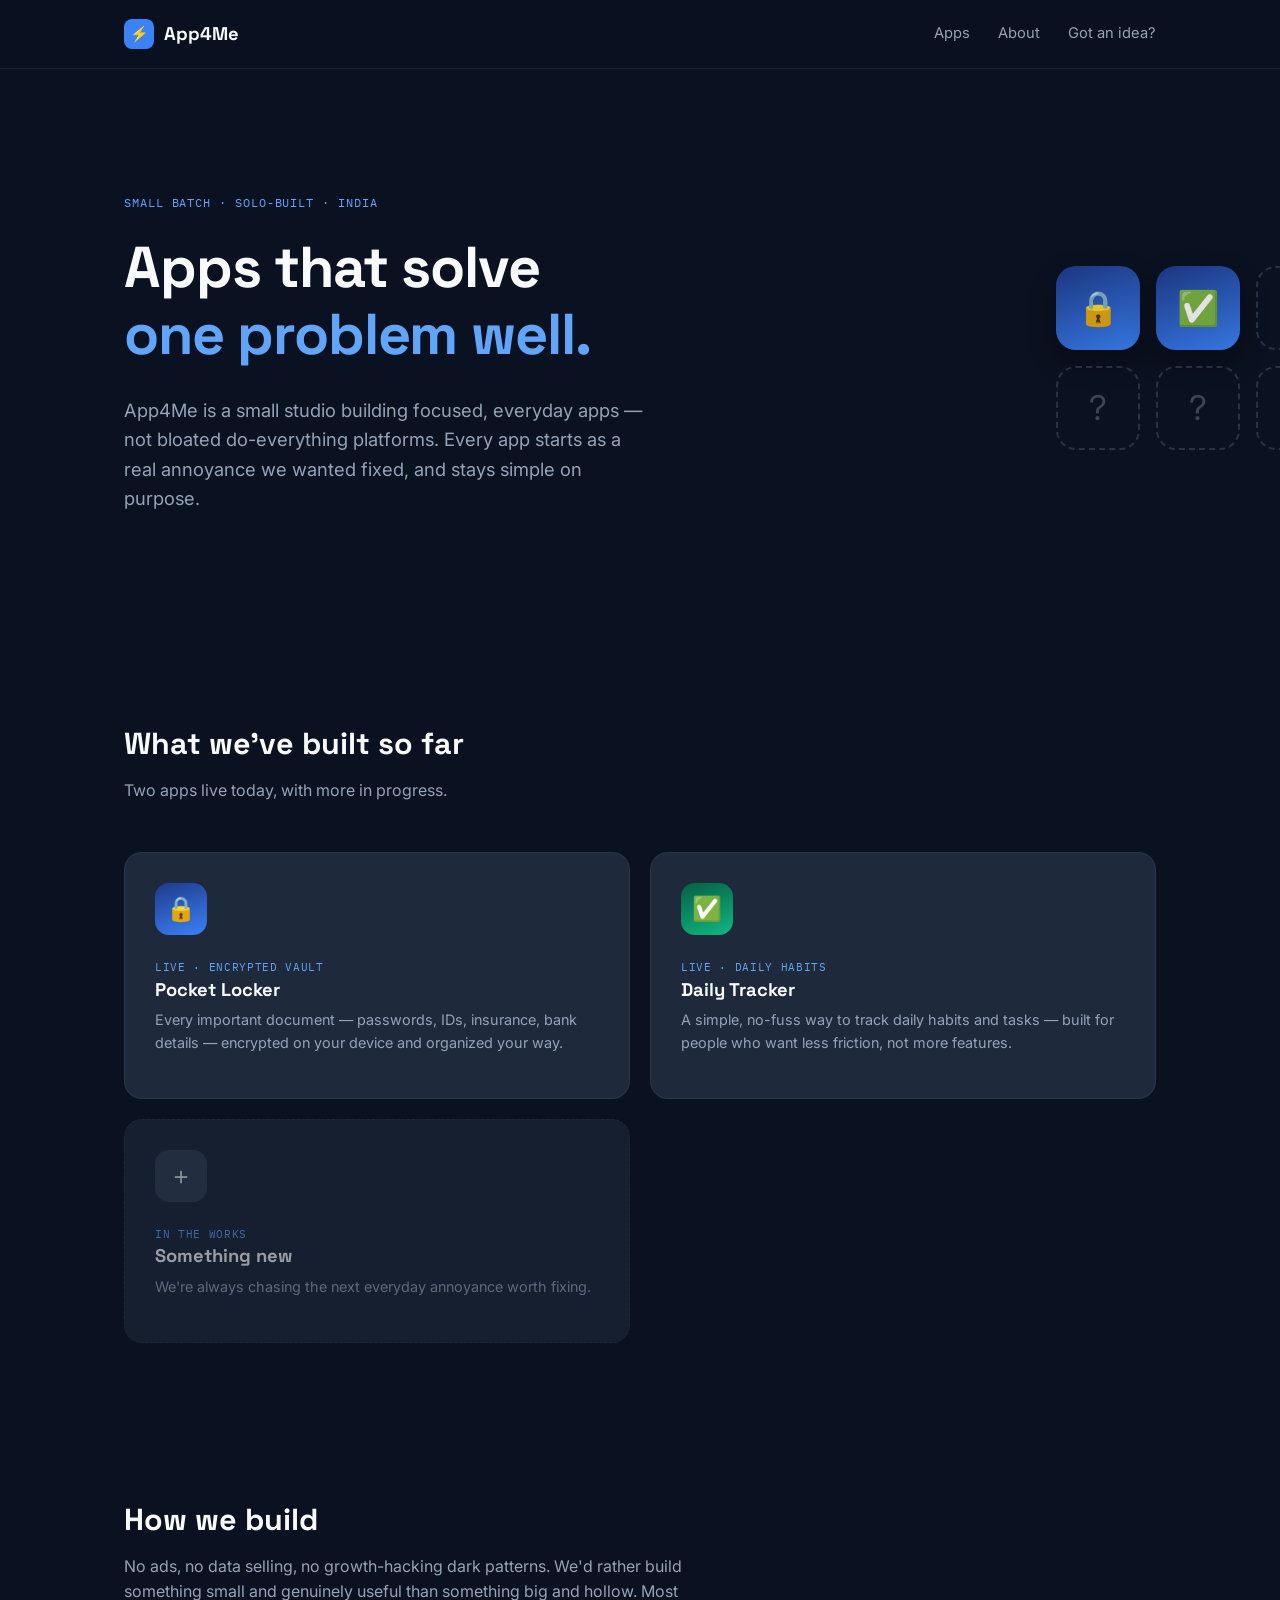
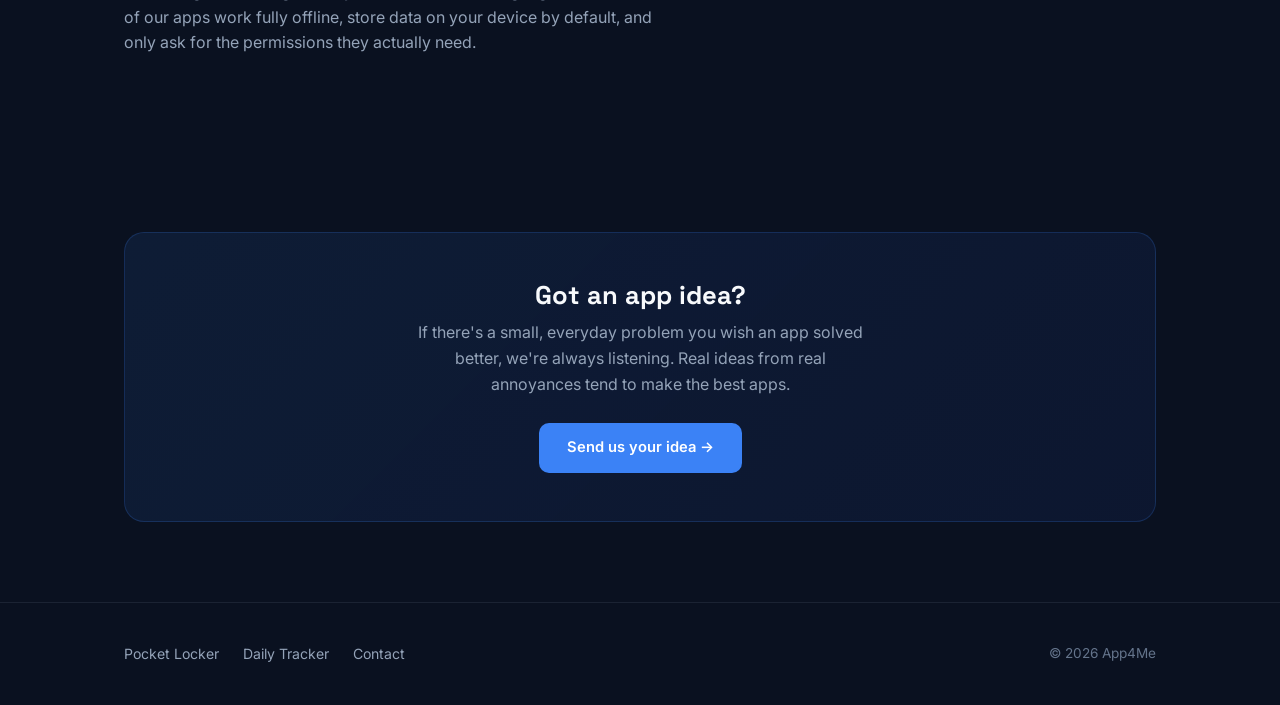
==== index.html @ 5cf3c4a0 "Update contact email in footer links" ====
<!DOCTYPE html>
<html lang="en">
<head>
<meta charset="UTF-8">
<meta name="viewport" content="width=device-width, initial-scale=1.0">
<title>App4Me — Small, useful apps for everyday life</title>
<meta name="description" content="App4Me builds small, focused apps that solve real everyday problems — starting with Pocket Locker and Daily Tracker.">
<link rel="stylesheet" href="style.css">
</head>
<body>

<header class="site-header">
  <div class="wrap">
    <a href="index.html" class="brand">
      <span class="brand-mark">⚡</span>
      App4Me
    </a>
    <nav class="nav-links">
      <a href="#apps">Apps</a>
      <a href="#about">About</a>
      <a href="#idea">Got an idea?</a>
    </nav>
  </div>
</header>

<section class="hero">
  <div class="app-dock">
    <div class="dock-tile filled">🔒</div>
    <div class="dock-tile filled">✅</div>
    <div class="dock-tile empty">?</div>
    <div class="dock-tile empty">?</div>
    <div class="dock-tile empty">?</div>
    <div class="dock-tile empty">?</div>
  </div>
  <div class="wrap">
    <div class="hero-content">
      <div class="eyebrow">
        <span class="mono-tag">SMALL BATCH · SOLO-BUILT · INDIA</span>
      </div>
      <h1>Apps that solve<br><span class="accent">one problem well.</span></h1>
      <p class="lede">
        App4Me is a small studio building focused, everyday apps —
        not bloated do-everything platforms. Every app starts as a real
        annoyance we wanted fixed, and stays simple on purpose.
      </p>
    </div>
  </div>
</section>

<section class="section" id="apps">
  <div class="wrap">
    <div class="section-head">
      <h2>What we've built so far</h2>
      <p>Two apps live today, with more in progress.</p>
    </div>
    <div class="apps-grid">
      <a href="/pocketlocker/" class="app-card">
        <div class="app-icon" style="background: linear-gradient(160deg, #1e3a8a, #3b82f6);">🔒</div>
        <span class="status">Live · Encrypted Vault</span>
        <h3>Pocket Locker</h3>
        <p>Every important document — passwords, IDs, insurance, bank details — encrypted on your device and organized your way.</p>
      </a>
      <a href="/dailytracker/" class="app-card">
        <div class="app-icon" style="background: linear-gradient(160deg, #065f46, #10b981);">✅</div>
        <span class="status">Live · Daily Habits</span>
        <h3>Daily Tracker</h3>
        <p>A simple, no-fuss way to track daily habits and tasks — built for people who want less friction, not more features.</p>
      </a>
      <div class="app-card soon">
        <div class="app-icon" style="background: #334155;">＋</div>
        <span class="status">In the works</span>
        <h3>Something new</h3>
        <p>We're always chasing the next everyday annoyance worth fixing.</p>
      </div>
    </div>
  </div>
</section>

<section class="section" id="about">
  <div class="wrap">
    <div class="section-head" style="margin-bottom: 0;">
      <h2>How we build</h2>
      <p style="margin-top: 16px; max-width: 620px;">
        No ads, no data selling, no growth-hacking dark patterns. We'd
        rather build something small and genuinely useful than something
        big and hollow. Most of our apps work fully offline, store data
        on your device by default, and only ask for the permissions they
        actually need.
      </p>
    </div>
  </div>
</section>

<section class="section" id="idea">
  <div class="wrap">
    <div class="idea-cta">
      <h2>Got an app idea?</h2>
      <p>If there's a small, everyday problem you wish an app solved better, we're always listening. Real ideas from real annoyances tend to make the best apps.</p>
      <a href="mailto:support@app4me.in?subject=App%20idea" class="btn">Send us your idea →</a>
    </div>
  </div>
</section>

<footer class="site-footer">
  <div class="wrap">
    <div class="footer-links">
      <a href="/pocketlocker/">Pocket Locker</a>
      <a href="/dailytracker/">Daily Tracker</a>
      <a href="mailto:app4me.apps@gmail.com">Contact</a>
    </div>
    <span class="copyright">© <span id="year"></span> App4Me</span>
  </div>
</footer>

<script>document.getElementById('year').textContent = new Date().getFullYear();</script>

</body>
</html>
---- style.css ----
@import url('https://fonts.googleapis.com/css2?family=Space+Grotesk:wght@500;600;700&family=Inter:wght@400;500;600&family=IBM+Plex+Mono:wght@500&display=swap');

:root {
  --navy: #0a1120;
  --navy-soft: #0f172a;
  --slate: #1e293b;
  --slate-light: #334155;
  --blue: #3b82f6;
  --blue-light: #60a5fa;
  --text: #f8fafc;
  --text-muted: #94a3b8;
  --text-faint: #64748b;
}

* { box-sizing: border-box; }

html { scroll-behavior: smooth; }

body {
  margin: 0;
  background: var(--navy);
  color: var(--text);
  font-family: 'Inter', -apple-system, sans-serif;
  line-height: 1.6;
  -webkit-font-smoothing: antialiased;
}

h1, h2, h3 {
  font-family: 'Space Grotesk', sans-serif;
  font-weight: 700;
  line-height: 1.15;
  margin: 0 0 0.5em;
}

.mono-tag {
  font-family: 'IBM Plex Mono', monospace;
  font-size: 0.72rem;
  letter-spacing: 0.08em;
  text-transform: uppercase;
  color: var(--blue-light);
}

a { color: var(--blue-light); }

.wrap {
  max-width: 1080px;
  margin: 0 auto;
  padding: 0 24px;
}

/* ---------- Header ---------- */
.site-header {
  position: sticky;
  top: 0;
  z-index: 20;
  background: rgba(10, 17, 32, 0.85);
  backdrop-filter: blur(10px);
  border-bottom: 1px solid rgba(148, 163, 184, 0.12);
}
.site-header .wrap {
  display: flex;
  align-items: center;
  justify-content: space-between;
  height: 68px;
}
.brand {
  display: flex;
  align-items: center;
  gap: 10px;
  font-family: 'Space Grotesk', sans-serif;
  font-weight: 700;
  font-size: 1.15rem;
  color: var(--text);
  text-decoration: none;
}
.brand-mark {
  width: 30px;
  height: 30px;
  border-radius: 8px;
  background: var(--blue);
  display: flex;
  align-items: center;
  justify-content: center;
  font-size: 15px;
}
.nav-links {
  display: flex;
  gap: 28px;
  font-size: 0.92rem;
}
.nav-links a {
  color: var(--text-muted);
  text-decoration: none;
  transition: color 0.15s ease;
}
.nav-links a:hover { color: var(--text); }

/* ---------- Hero with vault-dial signature ---------- */
.hero {
  position: relative;
  overflow: hidden;
  padding: 120px 0 100px;
}
.dial-ring {
  position: absolute;
  right: -180px;
  top: 50%;
  transform: translateY(-50%);
  width: 640px;
  height: 640px;
  border-radius: 50%;
  border: 2px solid rgba(59, 130, 246, 0.14);
  pointer-events: none;
}
.dial-ring::before {
  content: '';
  position: absolute;
  inset: 70px;
  border-radius: 50%;
  border: 1px solid rgba(59, 130, 246, 0.1);
}
.dial-ticks {
  position: absolute;
  inset: 0;
}
.dial-ticks span {
  position: absolute;
  width: 2px;
  height: 16px;
  background: rgba(96, 165, 250, 0.25);
  left: 50%;
  top: 0;
  transform-origin: 1px 320px;
}
.hero-content { position: relative; z-index: 2; max-width: 620px; }
.eyebrow {
  display: inline-flex;
  align-items: center;
  gap: 8px;
  margin-bottom: 22px;
}
.hero h1 {
  font-size: clamp(2.4rem, 5vw, 3.6rem);
  letter-spacing: -0.02em;
}
.hero h1 .accent { color: var(--blue-light); }
.hero p.lede {
  font-size: 1.15rem;
  color: var(--text-muted);
  max-width: 520px;
  margin: 20px 0 34px;
}
.pill-row { display: flex; gap: 12px; flex-wrap: wrap; }
.pill {
  font-size: 0.82rem;
  padding: 8px 14px;
  border-radius: 999px;
  background: var(--slate);
  border: 1px solid var(--slate-light);
  color: var(--text-muted);
}

/* ---------- Feature grid ---------- */
.section { padding: 80px 0; }
.section-head { max-width: 560px; margin-bottom: 48px; }
.section-head h2 { font-size: 1.9rem; }
.section-head p { color: var(--text-muted); }

.feature-grid {
  display: grid;
  grid-template-columns: repeat(3, 1fr);
  gap: 20px;
}
.feature-card {
  background: var(--slate);
  border: 1px solid rgba(148, 163, 184, 0.1);
  border-radius: 16px;
  padding: 28px;
}
.feature-card .num {
  font-family: 'IBM Plex Mono', monospace;
  font-size: 0.75rem;
  color: var(--blue-light);
  margin-bottom: 14px;
  display: block;
}
.feature-card h3 { font-size: 1.05rem; margin-bottom: 8px; }
.feature-card p { color: var(--text-muted); font-size: 0.92rem; margin: 0; }

/* ---------- Footer ---------- */
.site-footer {
  border-top: 1px solid rgba(148, 163, 184, 0.12);
  padding: 40px 0;
}
.site-footer .wrap {
  display: flex;
  justify-content: space-between;
  align-items: center;
  flex-wrap: wrap;
  gap: 16px;
}
.footer-links { display: flex; gap: 24px; font-size: 0.88rem; }
.footer-links a { color: var(--text-muted); text-decoration: none; }
.footer-links a:hover { color: var(--text); }
.copyright { color: var(--text-faint); font-size: 0.85rem; }

@media (max-width: 760px) {
  .feature-grid { grid-template-columns: 1fr; }
  .nav-links { display: none; }
  .dial-ring { right: -300px; opacity: 0.6; }
  .hero { padding: 80px 0 60px; }
}

/* ---------- App4Me hub: app-dock signature + apps grid ---------- */
.app-dock {
  position: absolute;
  right: -60px;
  top: 50%;
  transform: translateY(-50%);
  display: grid;
  grid-template-columns: repeat(3, 84px);
  gap: 16px;
  opacity: 0.9;
}
.dock-tile {
  width: 84px;
  height: 84px;
  border-radius: 20px;
  display: flex;
  align-items: center;
  justify-content: center;
  font-size: 34px;
  box-shadow: 0 12px 30px rgba(0,0,0,0.35);
}
.dock-tile.filled { background: linear-gradient(160deg, #1e3a8a, #3b82f6); }
.dock-tile.empty {
  background: transparent;
  border: 2px dashed rgba(148, 163, 184, 0.25);
  color: rgba(148, 163, 184, 0.4);
  box-shadow: none;
}

.apps-grid {
  display: grid;
  grid-template-columns: repeat(2, 1fr);
  gap: 20px;
}
.app-card {
  background: var(--slate);
  border: 1px solid rgba(148, 163, 184, 0.1);
  border-radius: 18px;
  padding: 30px;
  text-decoration: none;
  display: block;
  transition: transform 0.15s ease, border-color 0.15s ease;
}
.app-card:hover { transform: translateY(-3px); border-color: rgba(59,130,246,0.4); }
.app-card .app-icon {
  width: 52px;
  height: 52px;
  border-radius: 14px;
  display: flex;
  align-items: center;
  justify-content: center;
  font-size: 24px;
  margin-bottom: 18px;
}
.app-card h3 { color: var(--text); font-size: 1.15rem; margin-bottom: 8px; }
.app-card p { color: var(--text-muted); font-size: 0.9rem; margin: 0 0 14px; }
.app-card .status {
  font-family: 'IBM Plex Mono', monospace;
  font-size: 0.7rem;
  letter-spacing: 0.06em;
  text-transform: uppercase;
  color: var(--blue-light);
}
.app-card.soon {
  border-style: dashed;
  opacity: 0.6;
  pointer-events: none;
}

.idea-cta {
  background: linear-gradient(135deg, rgba(59,130,246,0.1), rgba(30,58,138,0.15));
  border: 1px solid rgba(59, 130, 246, 0.2);
  border-radius: 20px;
  padding: 48px;
  text-align: center;
}
.idea-cta h2 { font-size: 1.6rem; margin-bottom: 10px; }
.idea-cta p { color: var(--text-muted); max-width: 460px; margin: 0 auto 26px; }
.idea-cta a.btn {
  display: inline-block;
  background: var(--blue);
  color: #fff;
  text-decoration: none;
  font-weight: 600;
  font-size: 0.92rem;
  padding: 13px 28px;
  border-radius: 10px;
}

@media (max-width: 760px) {
  .app-dock { display: none; }
  .apps-grid { grid-template-columns: 1fr; }
}

.legal-page { padding: 64px 0 100px; }
.legal-page .wrap { max-width: 760px; }
.legal-page h1 { font-size: 2.2rem; margin-bottom: 8px; }
.legal-updated { color: var(--text-faint); font-size: 0.88rem; margin-bottom: 48px; }
.legal-page h2 {
  font-size: 1.25rem;
  margin-top: 42px;
  padding-top: 8px;
  border-top: 1px solid rgba(148, 163, 184, 0.12);
}
.legal-page h2:first-of-type { border-top: none; margin-top: 0; }
.legal-page p, .legal-page li { color: var(--text-muted); font-size: 0.98rem; }
.legal-page ul { padding-left: 20px; }
.legal-page strong { color: var(--text); }
.back-link {
  display: inline-block;
  margin-bottom: 32px;
  font-size: 0.9rem;
  color: var(--text-muted);
  text-decoration: none;
}
.back-link:hover { color: var(--text); }
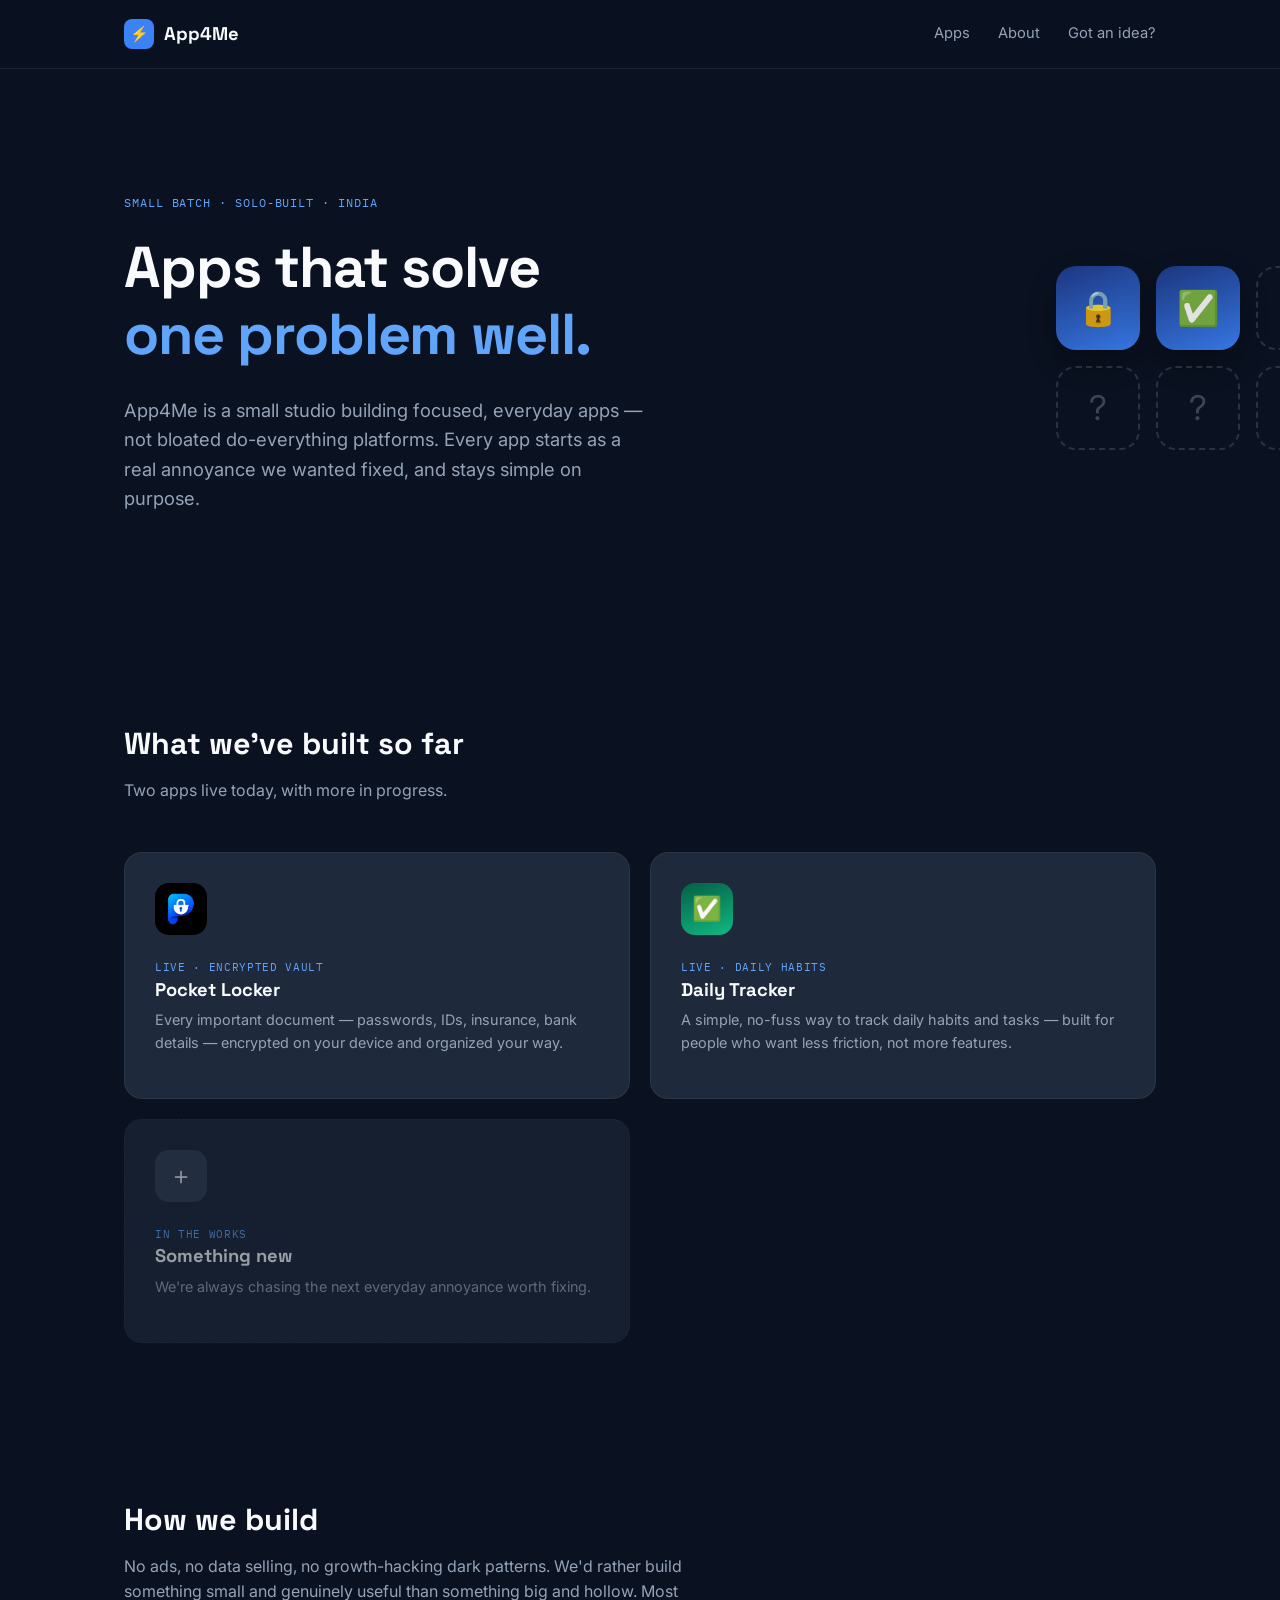
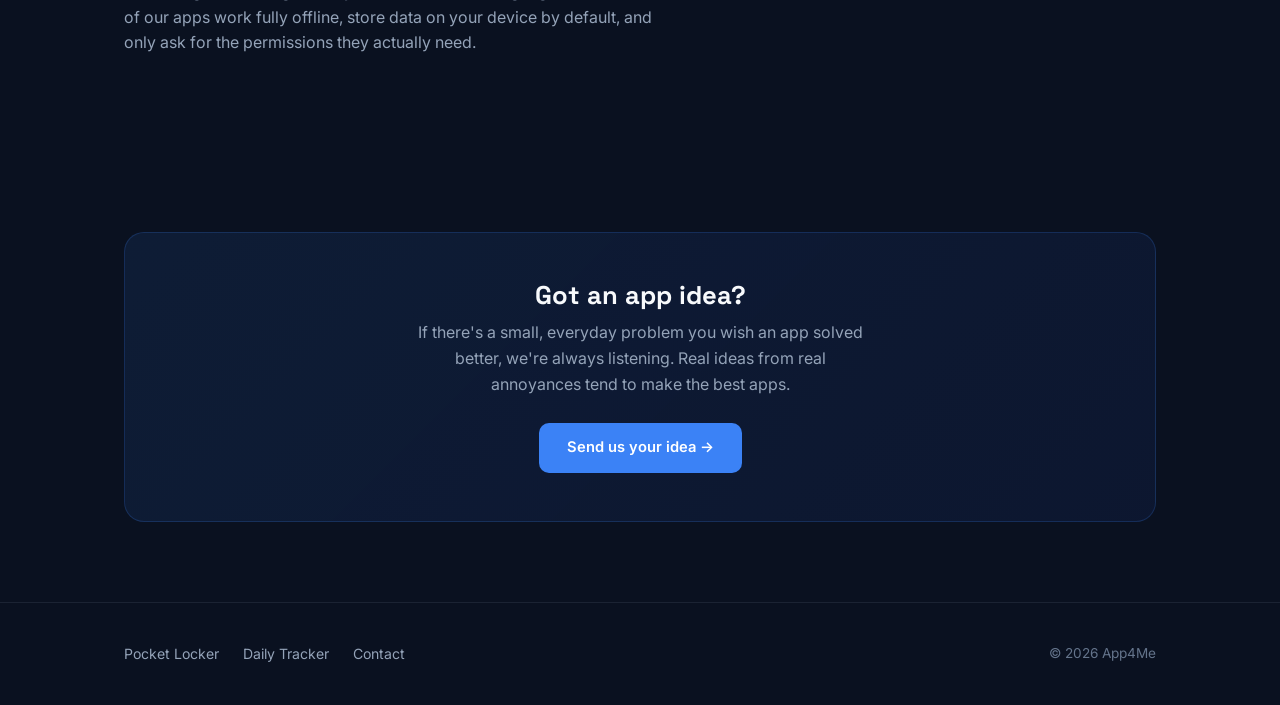
==== commit eab7be10: "Add files via upload" ====
--- a/index.html
+++ b/index.html
@@ -54,8 +54,8 @@
       <p>Two apps live today, with more in progress.</p>
     </div>
     <div class="apps-grid">
-      <a href="/pocketlocker/" class="app-card">
-        <div class="app-icon" style="background: linear-gradient(160deg, #1e3a8a, #3b82f6);">🔒</div>
+      <a href="https://pocketlocker.app/" class="app-card">
+        <img src="pocketlocker-logo.png" alt="Pocket Locker" class="app-icon-img">
         <span class="status">Live · Encrypted Vault</span>
         <h3>Pocket Locker</h3>
         <p>Every important document — passwords, IDs, insurance, bank details — encrypted on your device and organized your way.</p>
@@ -104,9 +104,9 @@
 <footer class="site-footer">
   <div class="wrap">
     <div class="footer-links">
-      <a href="/pocketlocker/">Pocket Locker</a>
+      <a href="https://pocketlocker.app/">Pocket Locker</a>
       <a href="/dailytracker/">Daily Tracker</a>
-      <a href="mailto:app4me.apps@gmail.com">Contact</a>
+      <a href="mailto:support@app4me.in">Contact</a>
     </div>
     <span class="copyright">© <span id="year"></span> App4Me</span>
   </div>
--- a/style.css
+++ b/style.css
@@ -265,6 +265,14 @@
   font-size: 24px;
   margin-bottom: 18px;
 }
+.app-card .app-icon-img {
+  width: 52px;
+  height: 52px;
+  border-radius: 14px;
+  object-fit: cover;
+  margin-bottom: 18px;
+  display: block;
+}
 .app-card h3 { color: var(--text); font-size: 1.15rem; margin-bottom: 8px; }
 .app-card p { color: var(--text-muted); font-size: 0.9rem; margin: 0 0 14px; }
 .app-card .status {
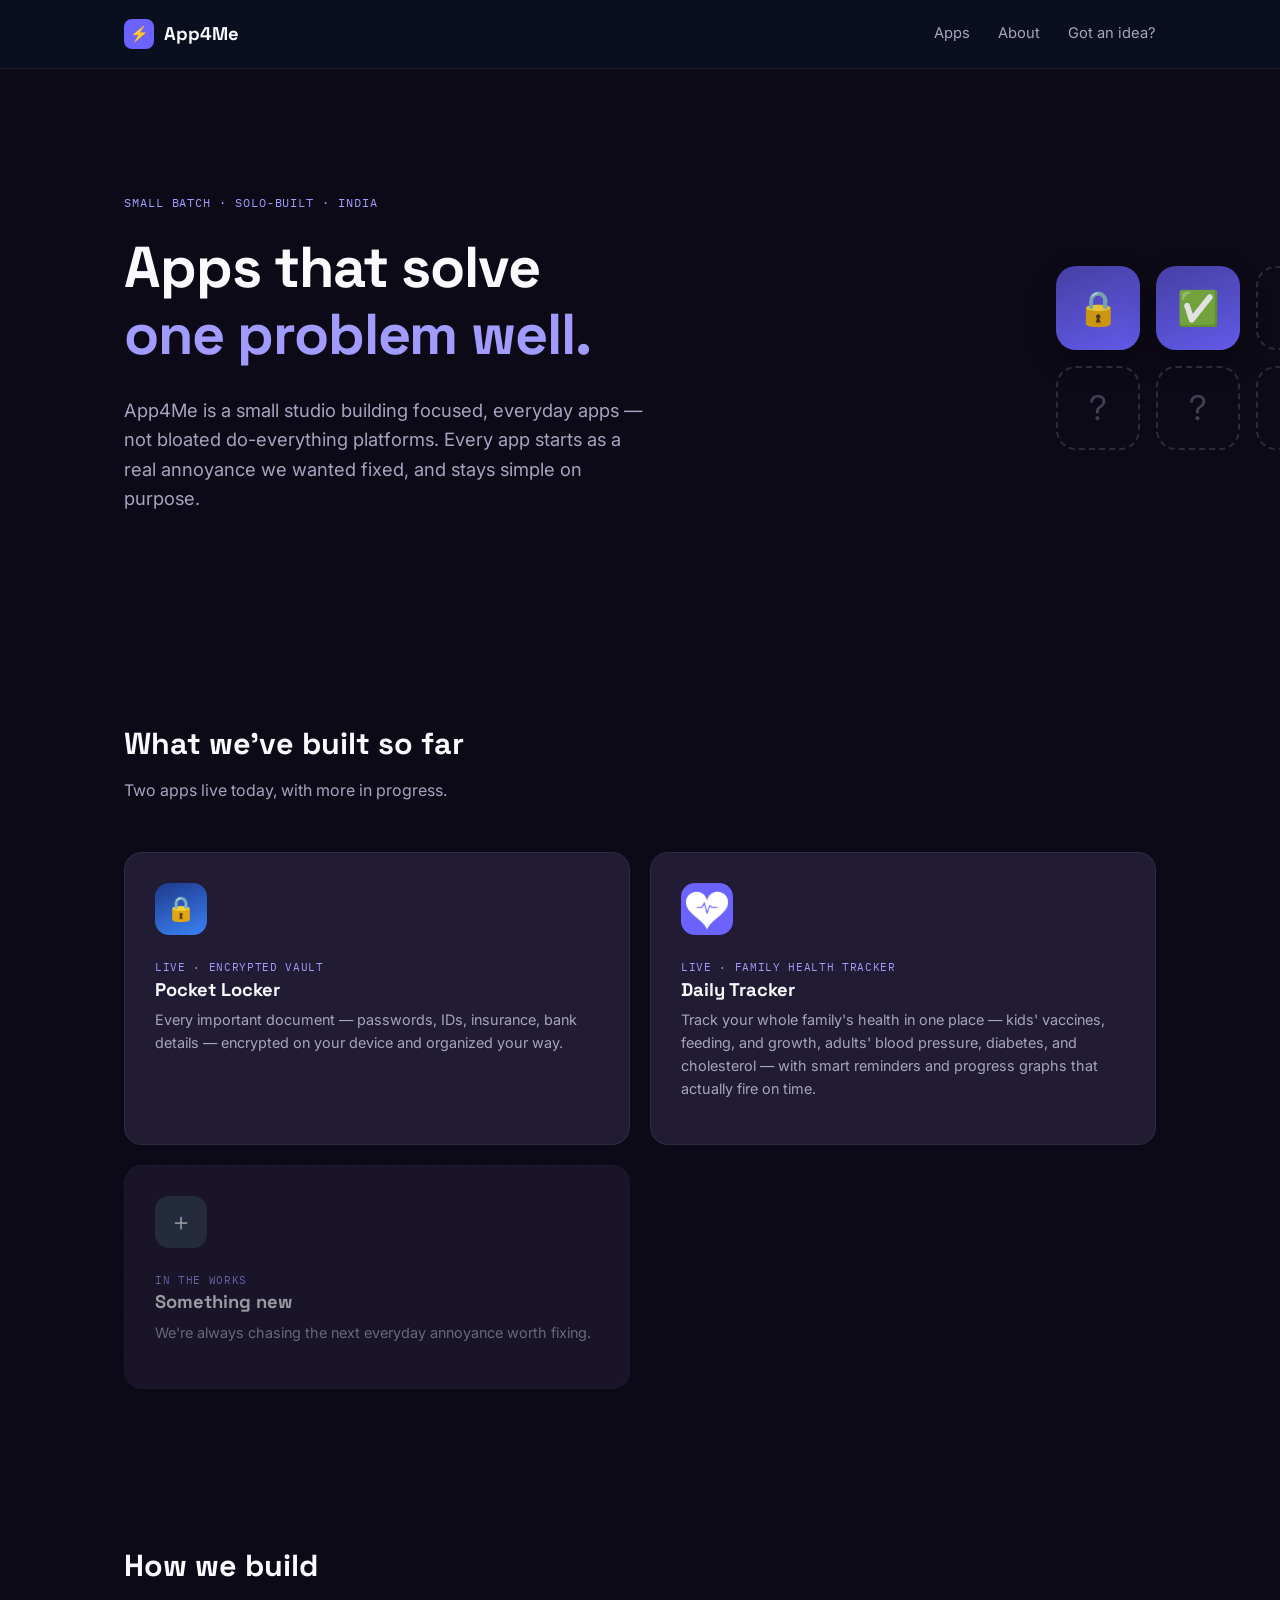
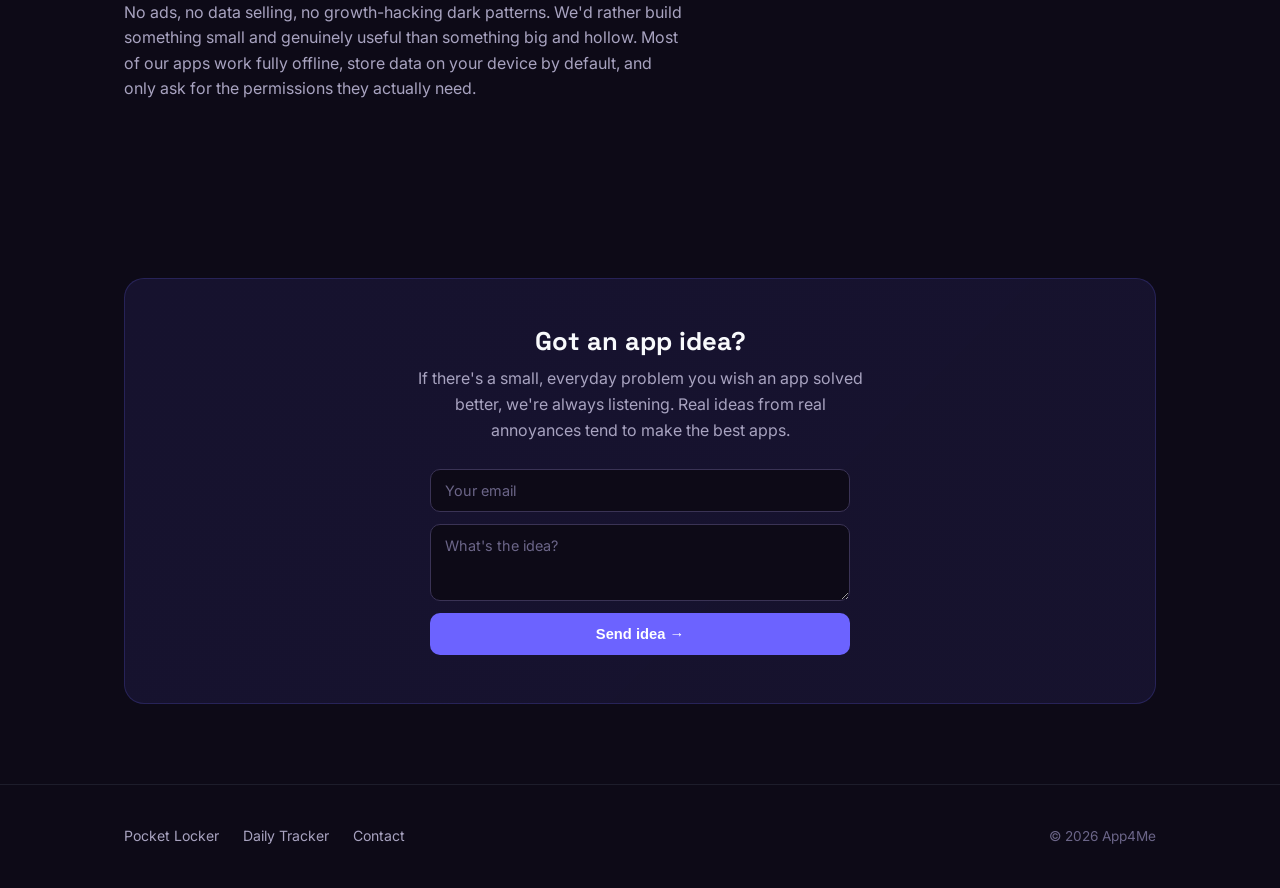
==== commit d94c218e: "Add files via upload" ====
--- a/index.html
+++ b/index.html
@@ -55,16 +55,16 @@
     </div>
     <div class="apps-grid">
       <a href="https://pocketlocker.app/" class="app-card">
-        <img src="pocketlocker-logo.png" alt="Pocket Locker" class="app-icon-img">
+        <div class="app-icon" style="background: linear-gradient(160deg, #1e3a8a, #3b82f6);">🔒</div>
         <span class="status">Live · Encrypted Vault</span>
         <h3>Pocket Locker</h3>
         <p>Every important document — passwords, IDs, insurance, bank details — encrypted on your device and organized your way.</p>
       </a>
-      <a href="/dailytracker/" class="app-card">
-        <div class="app-icon" style="background: linear-gradient(160deg, #065f46, #10b981);">✅</div>
-        <span class="status">Live · Daily Habits</span>
+      <a href="#" class="app-card">
+        <img src="dailytracker-logo.png" alt="Daily Tracker" class="app-icon-img">
+        <span class="status">Live · Family Health Tracker</span>
         <h3>Daily Tracker</h3>
-        <p>A simple, no-fuss way to track daily habits and tasks — built for people who want less friction, not more features.</p>
+        <p>Track your whole family's health in one place — kids' vaccines, feeding, and growth, adults' blood pressure, diabetes, and cholesterol — with smart reminders and progress graphs that actually fire on time.</p>
       </a>
       <div class="app-card soon">
         <div class="app-icon" style="background: #334155;">＋</div>
@@ -96,7 +96,11 @@
     <div class="idea-cta">
       <h2>Got an app idea?</h2>
       <p>If there's a small, everyday problem you wish an app solved better, we're always listening. Real ideas from real annoyances tend to make the best apps.</p>
-      <a href="mailto:support@app4me.in?subject=App%20idea" class="btn">Send us your idea →</a>
+      <form action="https://formspree.io/f/xbgreprd" method="POST" class="idea-form">
+        <input type="email" name="email" placeholder="Your email" required class="idea-input">
+        <textarea name="idea" placeholder="What's the idea?" required rows="3" class="idea-textarea"></textarea>
+        <button type="submit" class="btn">Send idea →</button>
+      </form>
     </div>
   </div>
 </section>
--- a/style.css
+++ b/style.css
@@ -1,15 +1,15 @@
 @import url('https://fonts.googleapis.com/css2?family=Space+Grotesk:wght@500;600;700&family=Inter:wght@400;500;600&family=IBM+Plex+Mono:wght@500&display=swap');
 
 :root {
-  --navy: #0a1120;
-  --navy-soft: #0f172a;
-  --slate: #1e293b;
-  --slate-light: #334155;
-  --blue: #3b82f6;
-  --blue-light: #60a5fa;
+  --navy: #0d0a17;
+  --navy-soft: #14101f;
+  --slate: #211c33;
+  --slate-light: #3a3355;
+  --blue: #6c63ff;
+  --blue-light: #a29bfe;
   --text: #f8fafc;
-  --text-muted: #94a3b8;
-  --text-faint: #64748b;
+  --text-muted: #a8a3c0;
+  --text-faint: #6b6588;
 }
 
 * { box-sizing: border-box; }
@@ -109,7 +109,7 @@
   width: 640px;
   height: 640px;
   border-radius: 50%;
-  border: 2px solid rgba(59, 130, 246, 0.14);
+  border: 2px solid rgba(108, 99, 255, 0.14);
   pointer-events: none;
 }
 .dial-ring::before {
@@ -117,7 +117,7 @@
   position: absolute;
   inset: 70px;
   border-radius: 50%;
-  border: 1px solid rgba(59, 130, 246, 0.1);
+  border: 1px solid rgba(108, 99, 255, 0.1);
 }
 .dial-ticks {
   position: absolute;
@@ -232,7 +232,7 @@
   font-size: 34px;
   box-shadow: 0 12px 30px rgba(0,0,0,0.35);
 }
-.dock-tile.filled { background: linear-gradient(160deg, #1e3a8a, #3b82f6); }
+.dock-tile.filled { background: linear-gradient(160deg, #4c46b3, #6c63ff); }
 .dock-tile.empty {
   background: transparent;
   border: 2px dashed rgba(148, 163, 184, 0.25);
@@ -254,7 +254,7 @@
   display: block;
   transition: transform 0.15s ease, border-color 0.15s ease;
 }
-.app-card:hover { transform: translateY(-3px); border-color: rgba(59,130,246,0.4); }
+.app-card:hover { transform: translateY(-3px); border-color: rgba(108,99,255,0.4); }
 .app-card .app-icon {
   width: 52px;
   height: 52px;
@@ -289,14 +289,43 @@
 }
 
 .idea-cta {
-  background: linear-gradient(135deg, rgba(59,130,246,0.1), rgba(30,58,138,0.15));
-  border: 1px solid rgba(59, 130, 246, 0.2);
+  background: linear-gradient(135deg, rgba(108,99,255,0.1), rgba(76,70,179,0.15));
+  border: 1px solid rgba(108, 99, 255, 0.2);
   border-radius: 20px;
   padding: 48px;
   text-align: center;
 }
 .idea-cta h2 { font-size: 1.6rem; margin-bottom: 10px; }
 .idea-cta p { color: var(--text-muted); max-width: 460px; margin: 0 auto 26px; }
+.idea-form {
+  max-width: 420px;
+  margin: 0 auto;
+  display: flex;
+  flex-direction: column;
+  gap: 12px;
+}
+.idea-input, .idea-textarea {
+  background: var(--navy);
+  border: 1px solid var(--slate-light);
+  border-radius: 10px;
+  padding: 12px 14px;
+  color: var(--text);
+  font-family: 'Inter', sans-serif;
+  font-size: 0.9rem;
+  resize: vertical;
+}
+.idea-input::placeholder, .idea-textarea::placeholder { color: var(--text-faint); }
+.idea-form button.btn {
+  display: inline-block;
+  background: var(--blue);
+  color: #fff;
+  border: none;
+  cursor: pointer;
+  font-weight: 600;
+  font-size: 0.92rem;
+  padding: 13px 28px;
+  border-radius: 10px;
+}
 .idea-cta a.btn {
   display: inline-block;
   background: var(--blue);
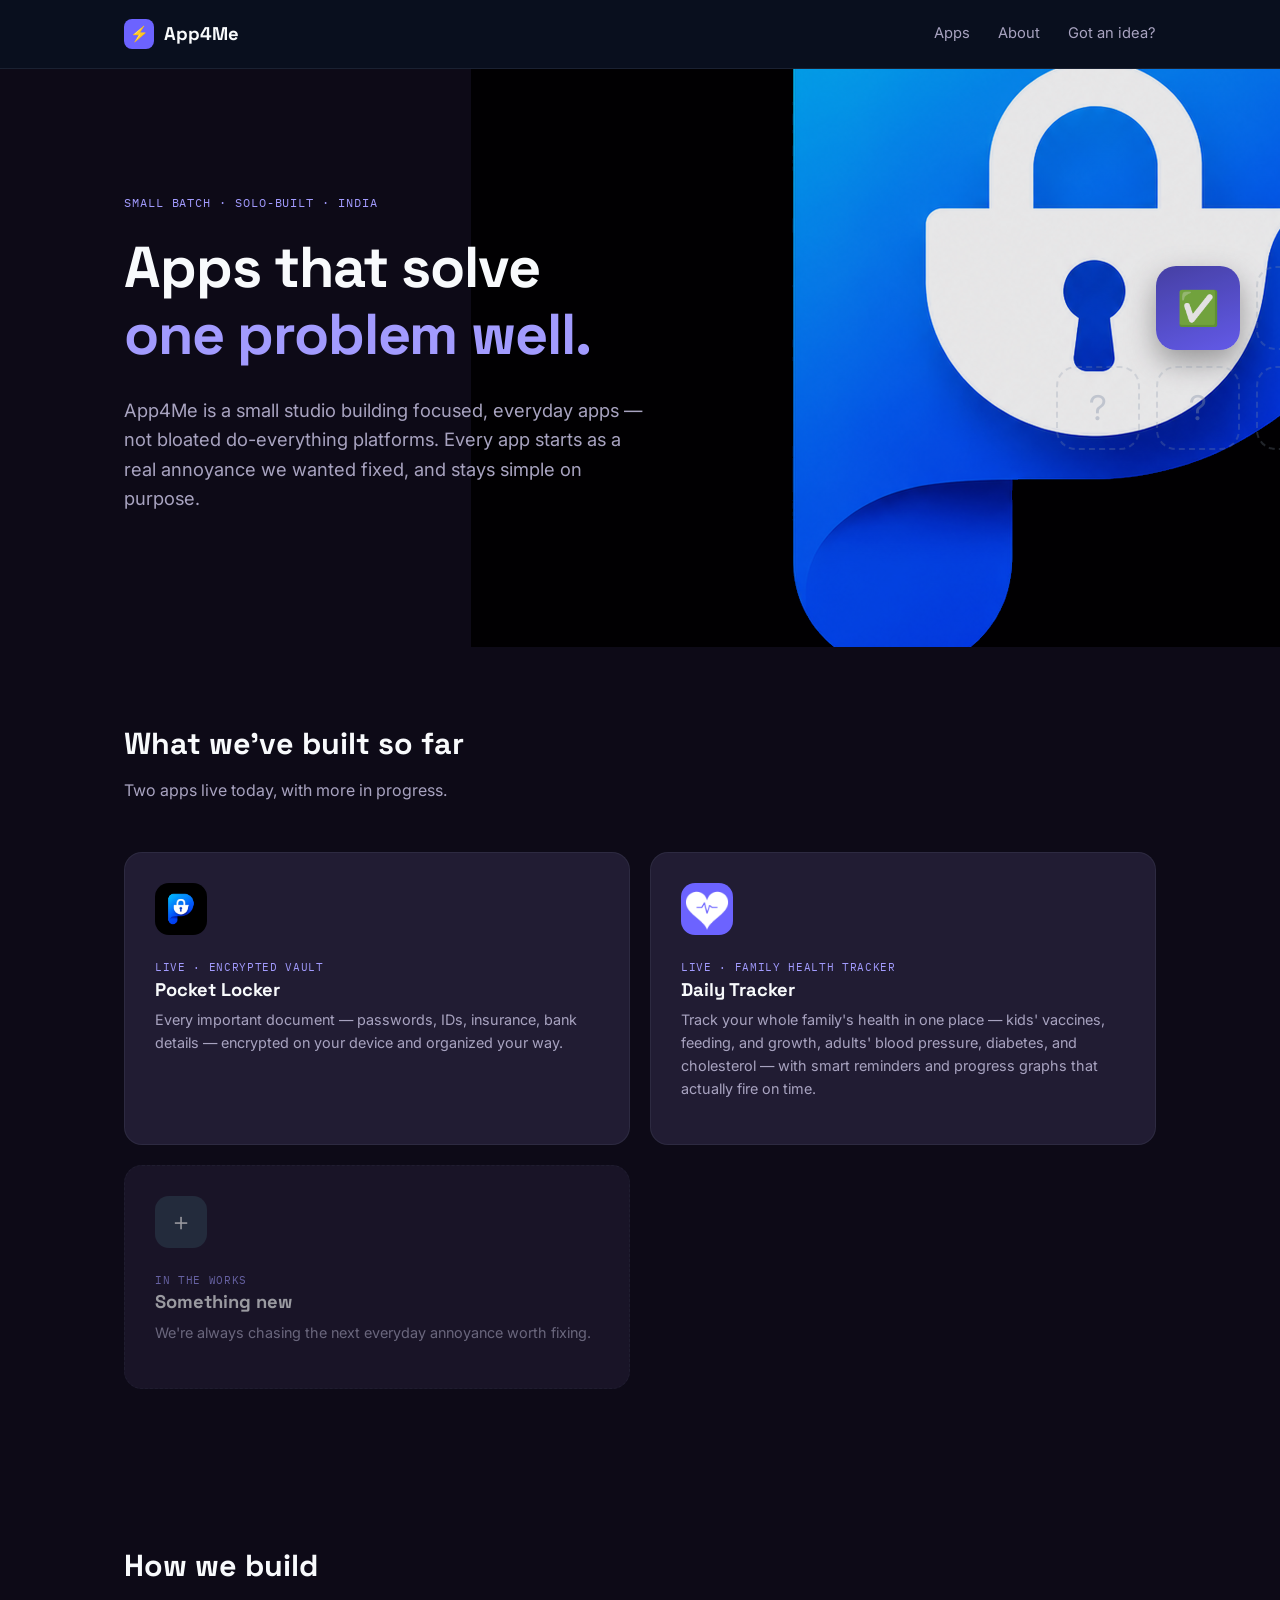
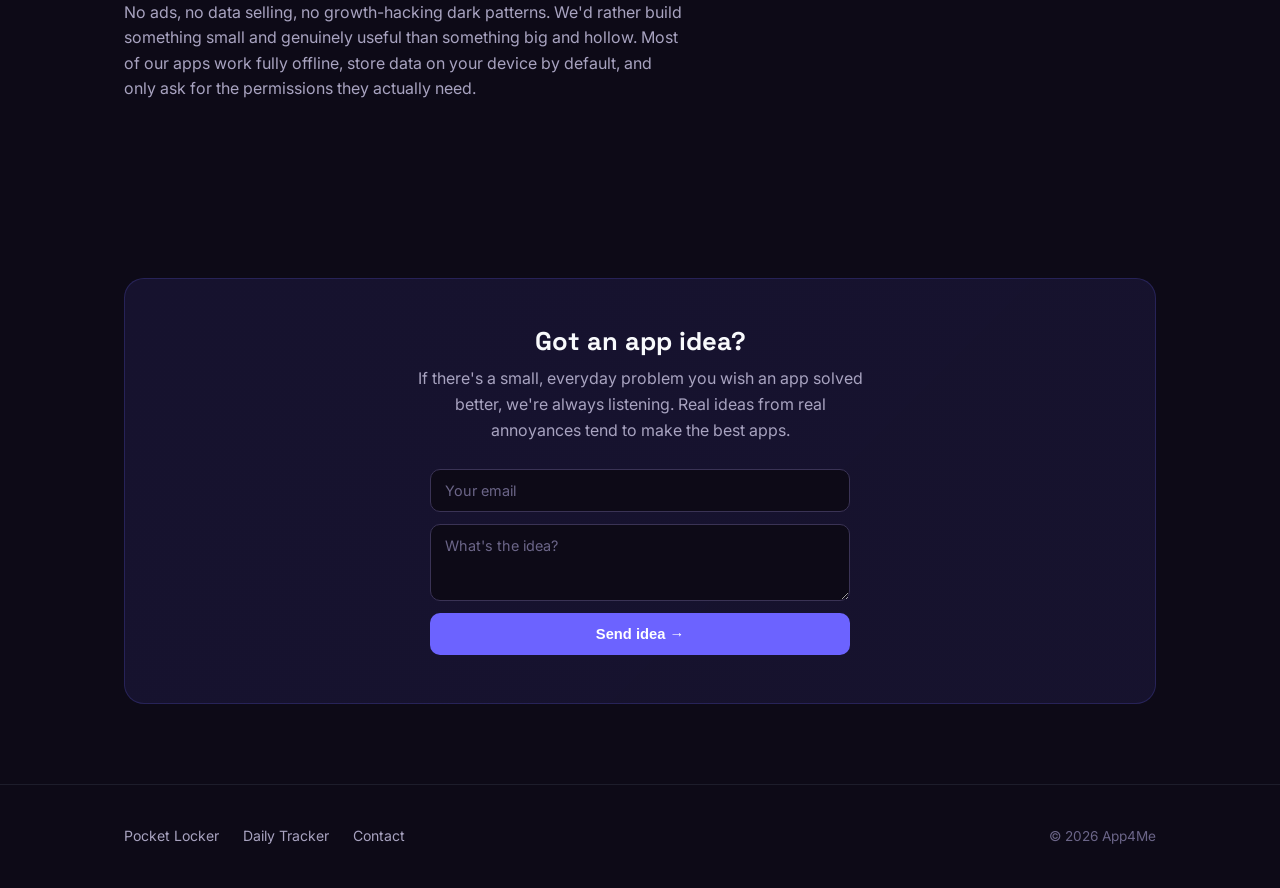
==== commit 9b2d35b2: "Update index.html" ====
--- a/index.html
+++ b/index.html
@@ -25,7 +25,8 @@
 
 <section class="hero">
   <div class="app-dock">
-    <div class="dock-tile filled">🔒</div>
+    
+    <div class="dock-tile filled"><img src="pocketlocker-logo.png" alt="Daily Tracker" class="app-icon-img"></div>
     <div class="dock-tile filled">✅</div>
     <div class="dock-tile empty">?</div>
     <div class="dock-tile empty">?</div>
@@ -55,7 +56,7 @@
     </div>
     <div class="apps-grid">
       <a href="https://pocketlocker.app/" class="app-card">
-        <div class="app-icon" style="background: linear-gradient(160deg, #1e3a8a, #3b82f6);">🔒</div>
+        <img src="pocketlocker-logo.png" alt="Daily Tracker" class="app-icon-img">
         <span class="status">Live · Encrypted Vault</span>
         <h3>Pocket Locker</h3>
         <p>Every important document — passwords, IDs, insurance, bank details — encrypted on your device and organized your way.</p>
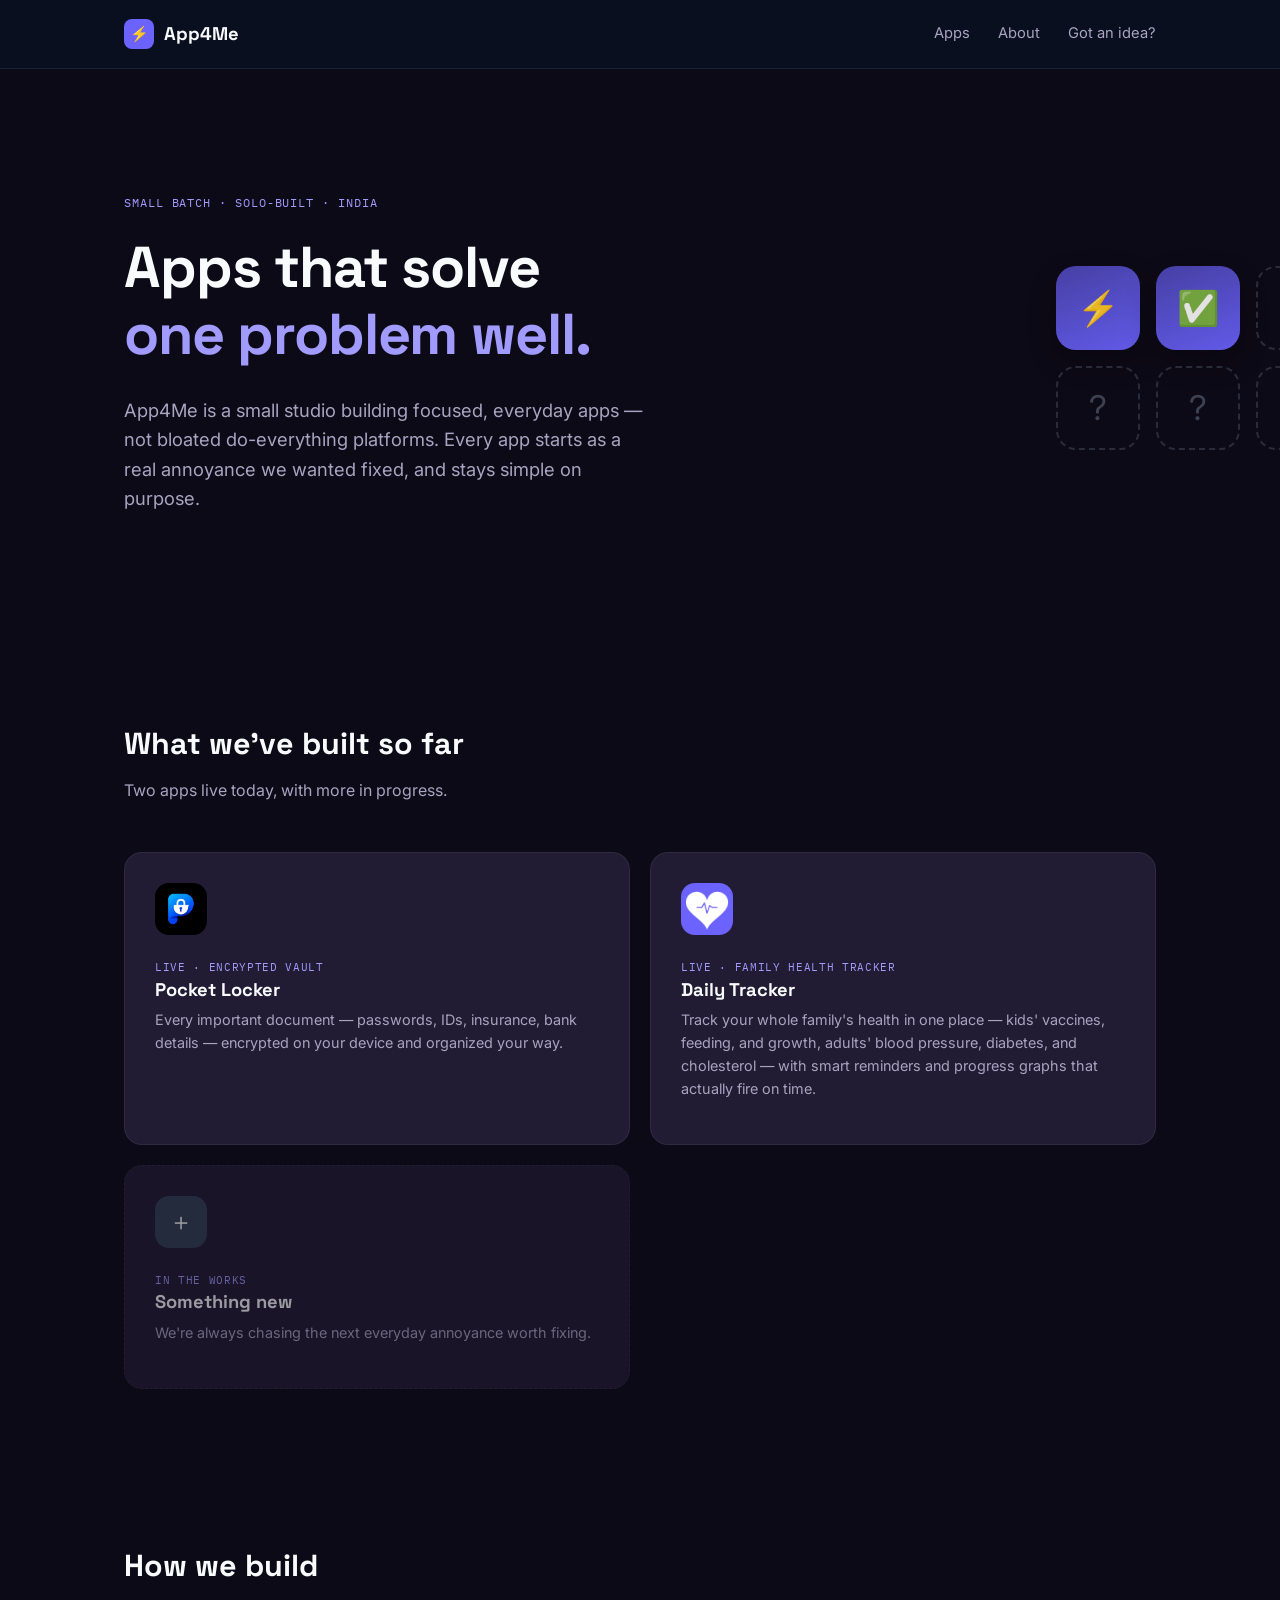
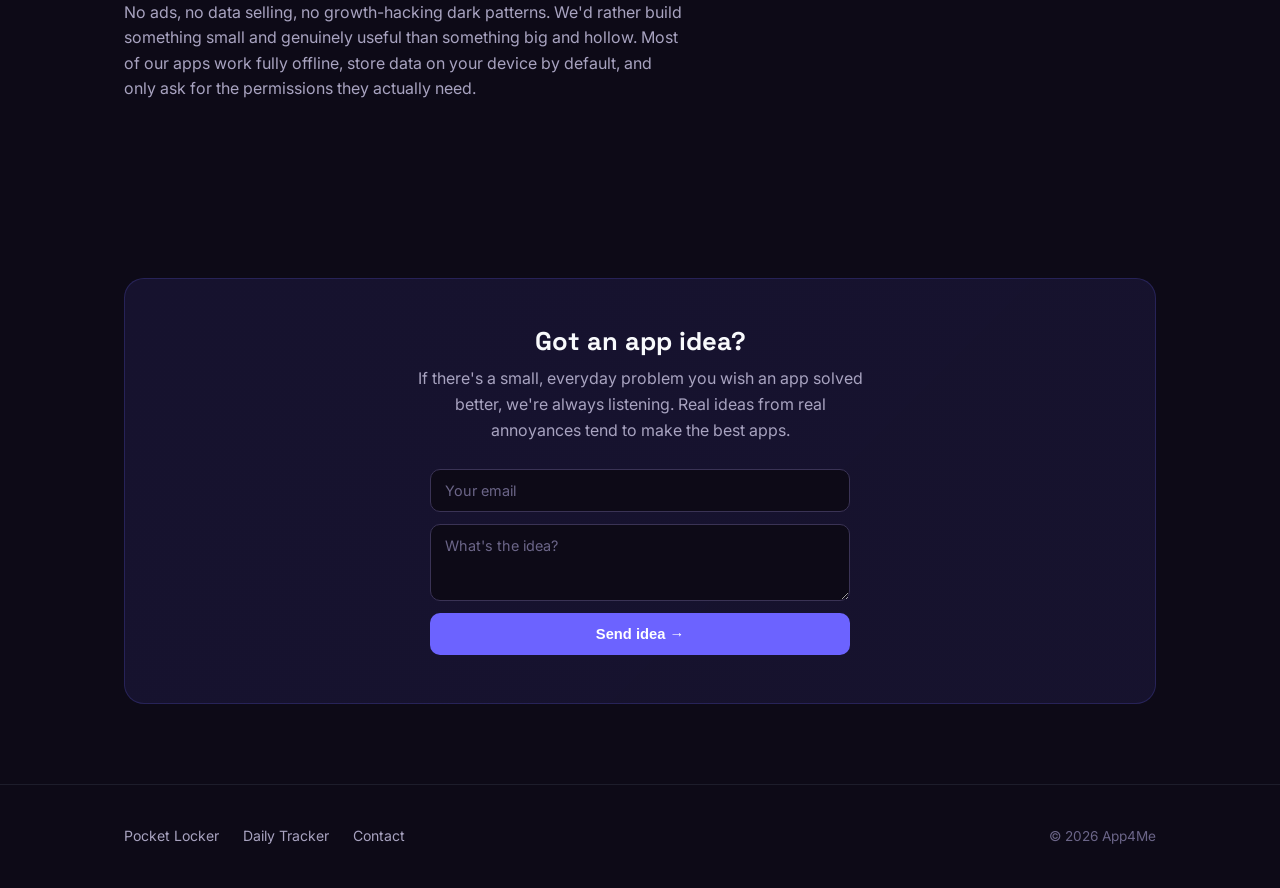
==== commit 45919b3c: "Remove logo image from app dock in index.html" ====
--- a/index.html
+++ b/index.html
@@ -25,8 +25,7 @@
 
 <section class="hero">
   <div class="app-dock">
-    
-    <div class="dock-tile filled"><img src="pocketlocker-logo.png" alt="Daily Tracker" class="app-icon-img"></div>
+     <div class="dock-tile filled">⚡</div>
     <div class="dock-tile filled">✅</div>
     <div class="dock-tile empty">?</div>
     <div class="dock-tile empty">?</div>
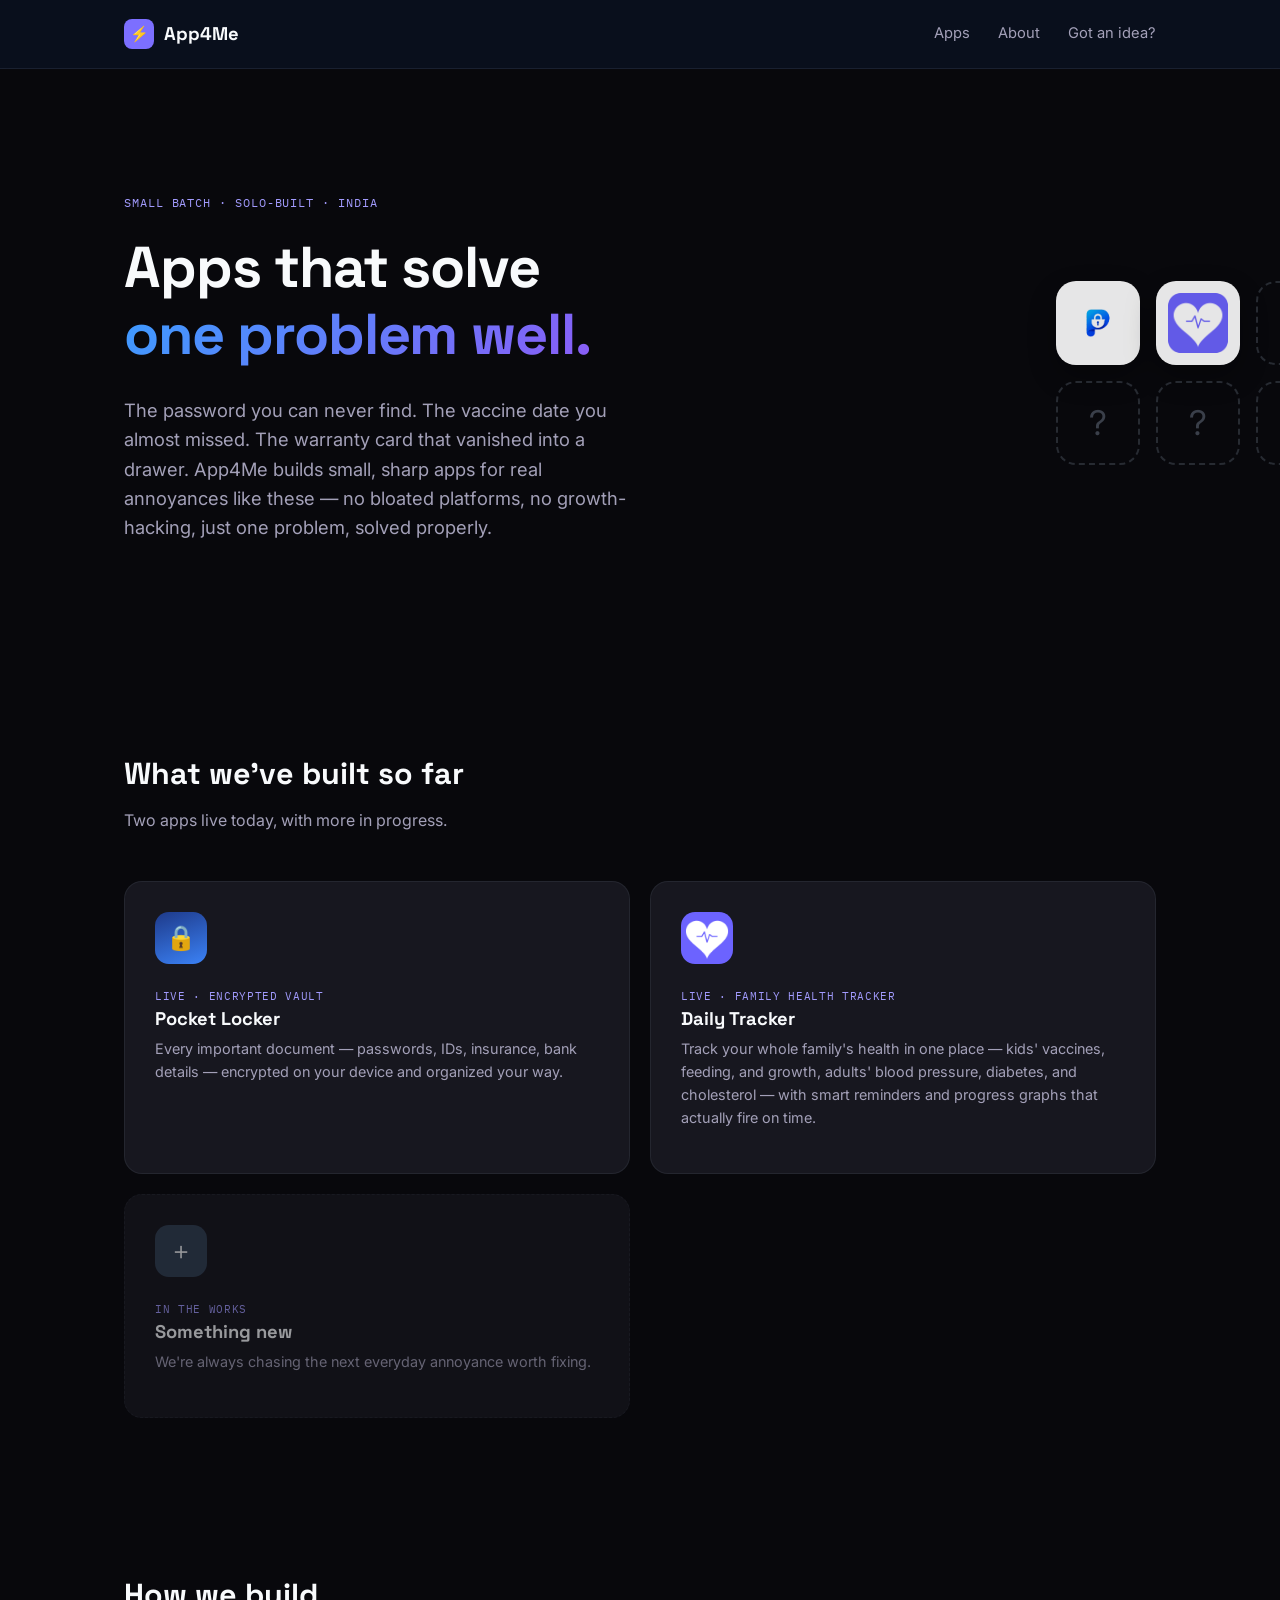
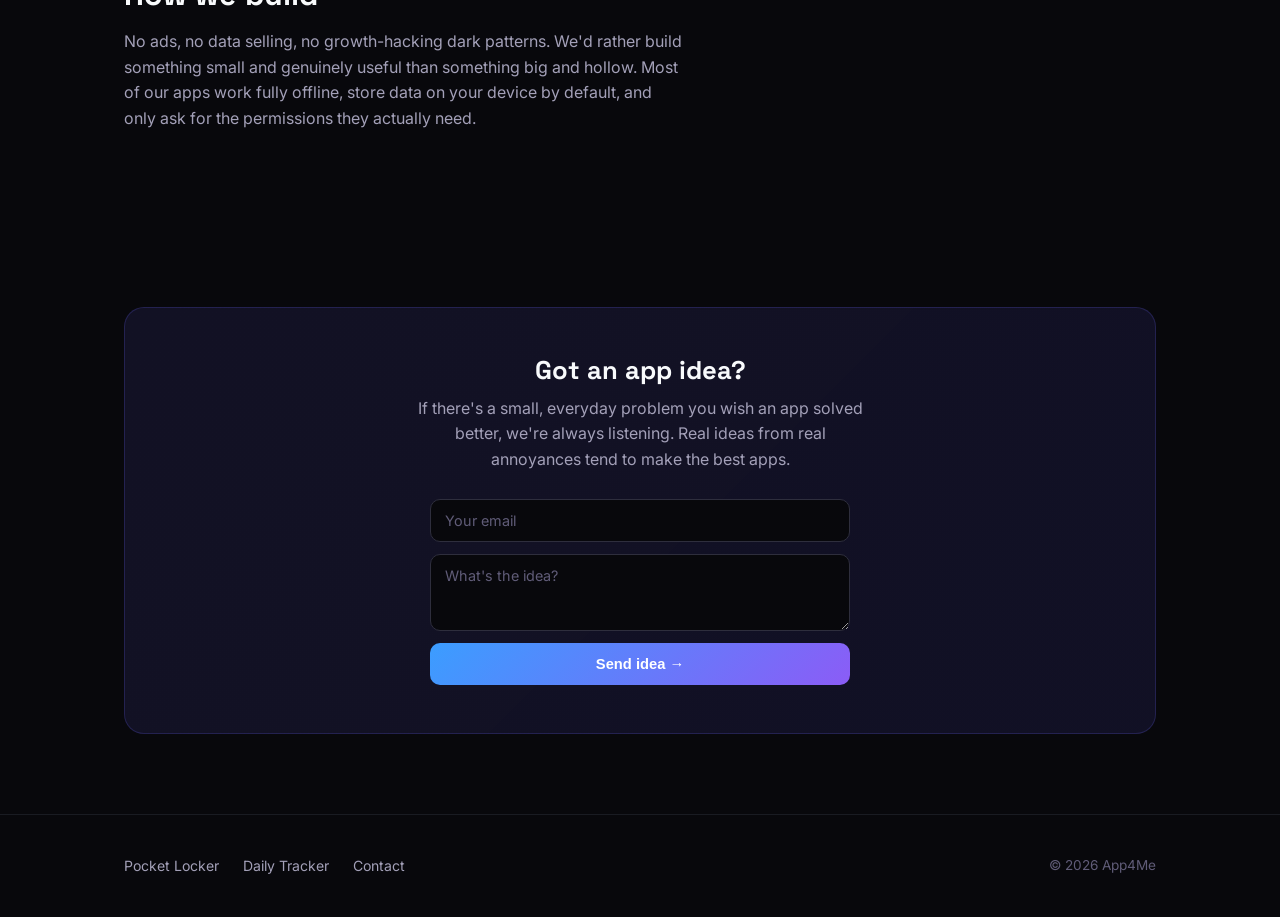
==== commit 8a92e54d: "Add files via upload" ====
--- a/index.html
+++ b/index.html
@@ -25,8 +25,8 @@
 
 <section class="hero">
   <div class="app-dock">
-     <div class="dock-tile filled">⚡</div>
-    <div class="dock-tile filled">✅</div>
+    <div class="dock-tile filled dock-tile-img"><img src="pocketlocker-logo.png?v=2" alt="Pocket Locker"></div>
+    <div class="dock-tile filled dock-tile-img"><img src="dailytracker-logo.png" alt="Daily Tracker"></div>
     <div class="dock-tile empty">?</div>
     <div class="dock-tile empty">?</div>
     <div class="dock-tile empty">?</div>
@@ -39,9 +39,11 @@
       </div>
       <h1>Apps that solve<br><span class="accent">one problem well.</span></h1>
       <p class="lede">
-        App4Me is a small studio building focused, everyday apps —
-        not bloated do-everything platforms. Every app starts as a real
-        annoyance we wanted fixed, and stays simple on purpose.
+        The password you can never find. The vaccine date you almost
+        missed. The warranty card that vanished into a drawer. App4Me
+        builds small, sharp apps for real annoyances like these — no
+        bloated platforms, no growth-hacking, just one problem, solved
+        properly.
       </p>
     </div>
   </div>
@@ -55,7 +57,7 @@
     </div>
     <div class="apps-grid">
       <a href="https://pocketlocker.app/" class="app-card">
-        <img src="pocketlocker-logo.png" alt="Daily Tracker" class="app-icon-img">
+        <div class="app-icon" style="background: linear-gradient(160deg, #1e3a8a, #3b82f6);">🔒</div>
         <span class="status">Live · Encrypted Vault</span>
         <h3>Pocket Locker</h3>
         <p>Every important document — passwords, IDs, insurance, bank details — encrypted on your device and organized your way.</p>
--- a/style.css
+++ b/style.css
@@ -1,15 +1,16 @@
 @import url('https://fonts.googleapis.com/css2?family=Space+Grotesk:wght@500;600;700&family=Inter:wght@400;500;600&family=IBM+Plex+Mono:wght@500&display=swap');
 
 :root {
-  --navy: #0d0a17;
-  --navy-soft: #14101f;
-  --slate: #211c33;
-  --slate-light: #3a3355;
-  --blue: #6c63ff;
+  --navy: #08080c;
+  --navy-soft: #0d0d13;
+  --slate: #17171f;
+  --slate-light: #2e2e3d;
+  --blue: #7c6fff;
   --blue-light: #a29bfe;
+  --gradient-brand: linear-gradient(135deg, #3b9dff, #8b5cf6);
   --text: #f8fafc;
-  --text-muted: #a8a3c0;
-  --text-faint: #6b6588;
+  --text-muted: #a3a0b8;
+  --text-faint: #605c78;
 }
 
 * { box-sizing: border-box; }
@@ -143,7 +144,12 @@
   font-size: clamp(2.4rem, 5vw, 3.6rem);
   letter-spacing: -0.02em;
 }
-.hero h1 .accent { color: var(--blue-light); }
+.hero h1 .accent {
+  background: var(--gradient-brand);
+  -webkit-background-clip: text;
+  background-clip: text;
+  color: transparent;
+}
 .hero p.lede {
   font-size: 1.15rem;
   color: var(--text-muted);
@@ -233,6 +239,8 @@
   box-shadow: 0 12px 30px rgba(0,0,0,0.35);
 }
 .dock-tile.filled { background: linear-gradient(160deg, #4c46b3, #6c63ff); }
+.dock-tile-img { padding: 12px; background: #FFFFFF !important; }
+.dock-tile-img img { width: 100%; height: 100%; object-fit: contain; border-radius: 10px; }
 .dock-tile.empty {
   background: transparent;
   border: 2px dashed rgba(148, 163, 184, 0.25);
@@ -317,7 +325,7 @@
 .idea-input::placeholder, .idea-textarea::placeholder { color: var(--text-faint); }
 .idea-form button.btn {
   display: inline-block;
-  background: var(--blue);
+  background: var(--gradient-brand);
   color: #fff;
   border: none;
   cursor: pointer;
@@ -328,7 +336,7 @@
 }
 .idea-cta a.btn {
   display: inline-block;
-  background: var(--blue);
+  background: var(--gradient-brand);
   color: #fff;
   text-decoration: none;
   font-weight: 600;
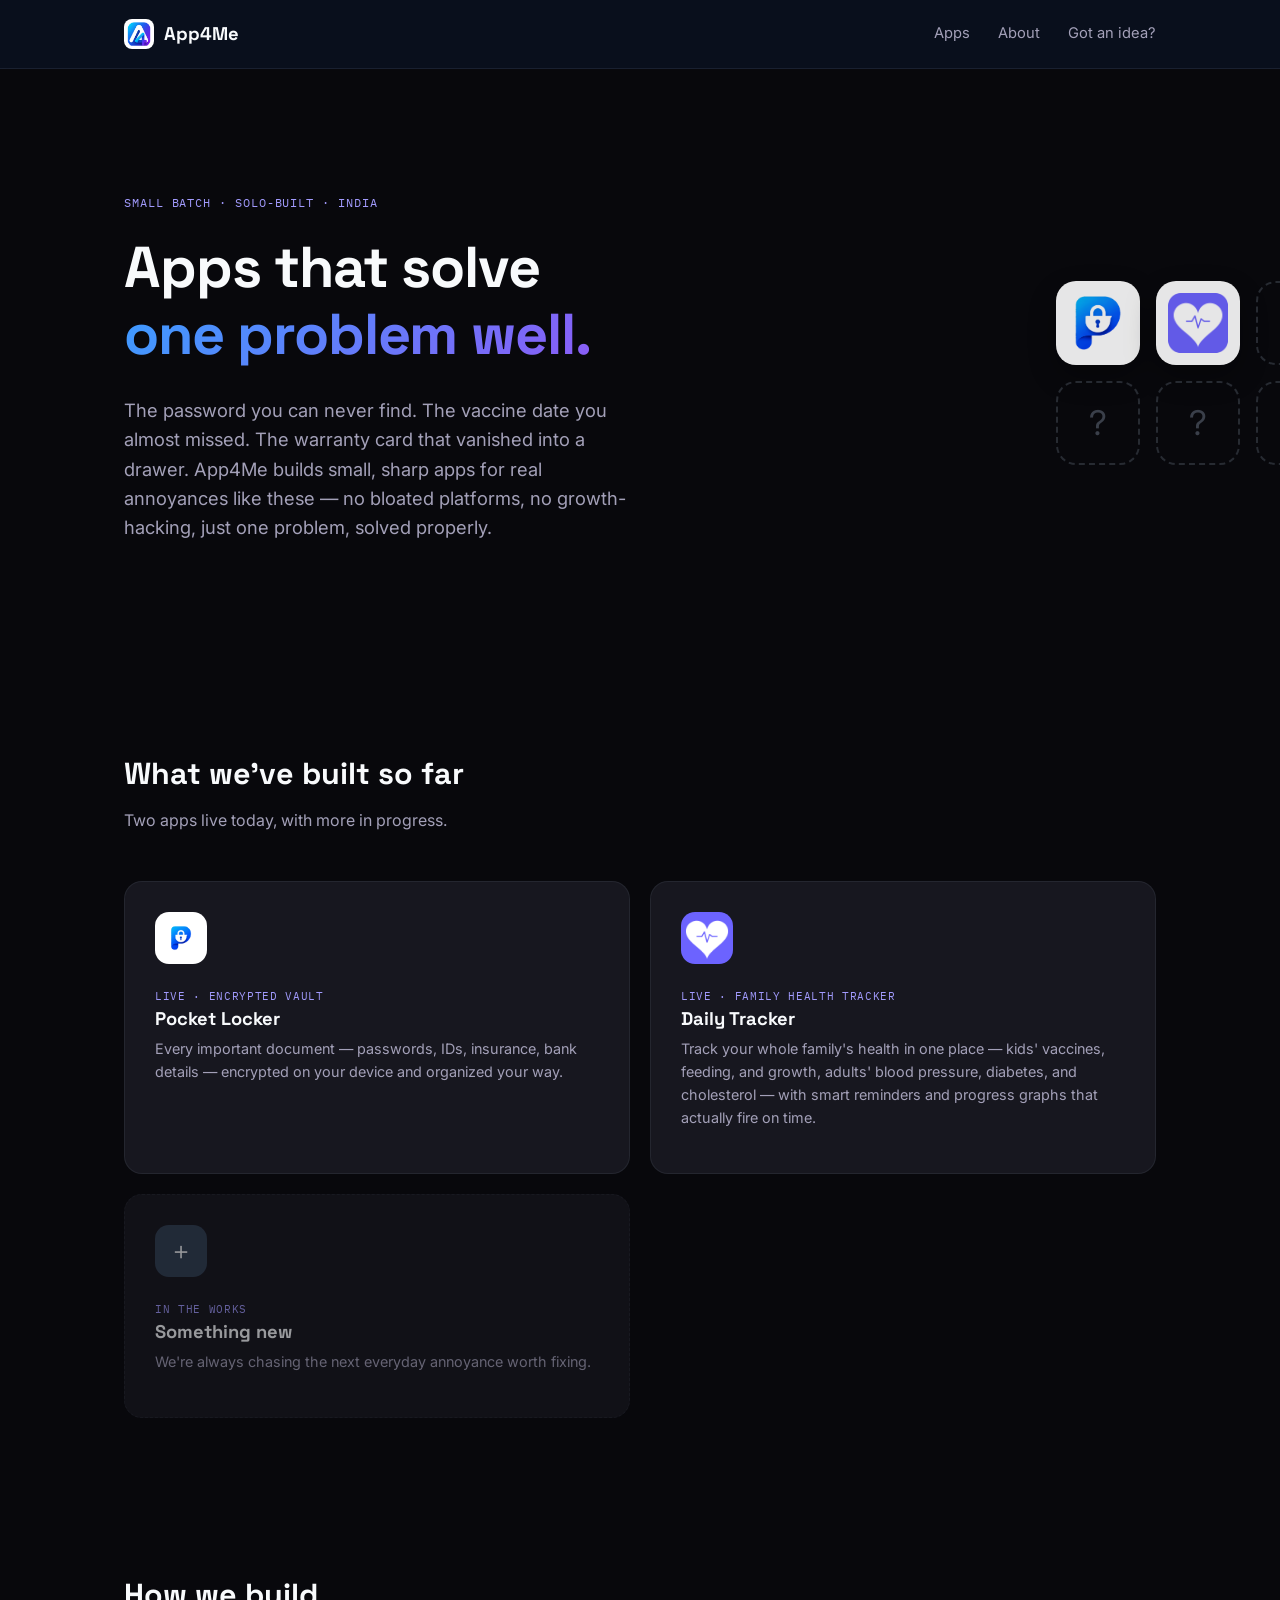
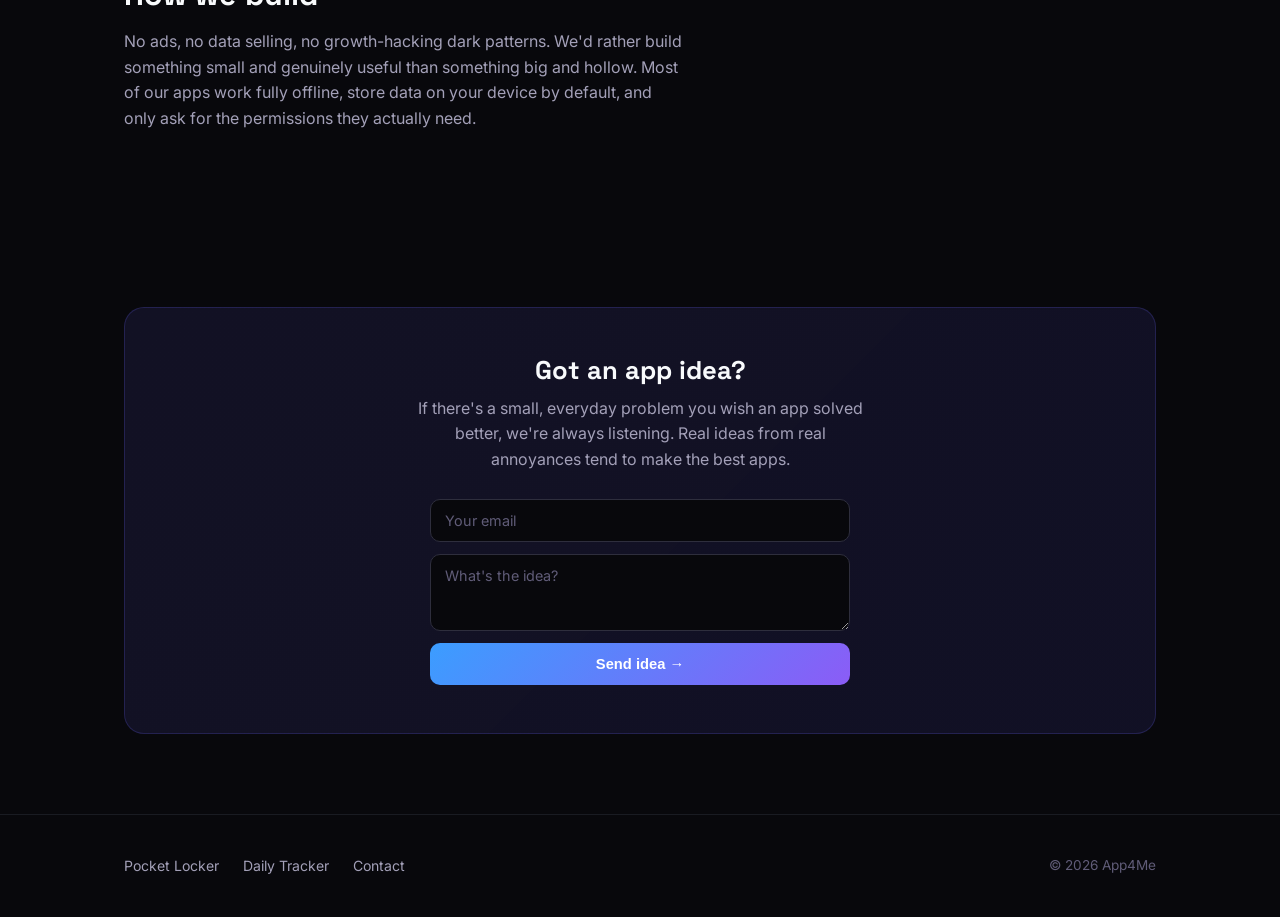
==== commit a1fdeaed: "Add files via upload" ====
--- a/index.html
+++ b/index.html
@@ -12,7 +12,7 @@
 <header class="site-header">
   <div class="wrap">
     <a href="index.html" class="brand">
-      <span class="brand-mark">⚡</span>
+      <img src="app4me-logo-icon.png?v=1" alt="App4Me" class="brand-mark-img">
       App4Me
     </a>
     <nav class="nav-links">
@@ -25,8 +25,8 @@
 
 <section class="hero">
   <div class="app-dock">
-    <div class="dock-tile filled dock-tile-img"><img src="pocketlocker-logo.png?v=2" alt="Pocket Locker"></div>
-    <div class="dock-tile filled dock-tile-img"><img src="dailytracker-logo.png" alt="Daily Tracker"></div>
+    <div class="dock-tile filled dock-tile-img"><img src="pocketlocker-logo-tight.png?v=1" alt="Pocket Locker"></div>
+    <div class="dock-tile filled dock-tile-img"><img src="dailytracker-logo.png?v=1" alt="Daily Tracker"></div>
     <div class="dock-tile empty">?</div>
     <div class="dock-tile empty">?</div>
     <div class="dock-tile empty">?</div>
@@ -57,13 +57,13 @@
     </div>
     <div class="apps-grid">
       <a href="https://pocketlocker.app/" class="app-card">
-        <div class="app-icon" style="background: linear-gradient(160deg, #1e3a8a, #3b82f6);">🔒</div>
+        <img src="pocketlocker-logo.png?v=3" alt="Pocket Locker" class="app-icon-img">
         <span class="status">Live · Encrypted Vault</span>
         <h3>Pocket Locker</h3>
         <p>Every important document — passwords, IDs, insurance, bank details — encrypted on your device and organized your way.</p>
       </a>
       <a href="#" class="app-card">
-        <img src="dailytracker-logo.png" alt="Daily Tracker" class="app-icon-img">
+        <img src="dailytracker-logo.png?v=1" alt="Daily Tracker" class="app-icon-img">
         <span class="status">Live · Family Health Tracker</span>
         <h3>Daily Tracker</h3>
         <p>Track your whole family's health in one place — kids' vaccines, feeding, and growth, adults' blood pressure, diabetes, and cholesterol — with smart reminders and progress graphs that actually fire on time.</p>
--- a/style.css
+++ b/style.css
@@ -84,6 +84,15 @@
   justify-content: center;
   font-size: 15px;
 }
+.brand-mark-img {
+  width: 30px;
+  height: 30px;
+  border-radius: 8px;
+  object-fit: cover;
+  background: #FFFFFF;
+  padding: 2px;
+  box-sizing: border-box;
+}
 .nav-links {
   display: flex;
   gap: 28px;
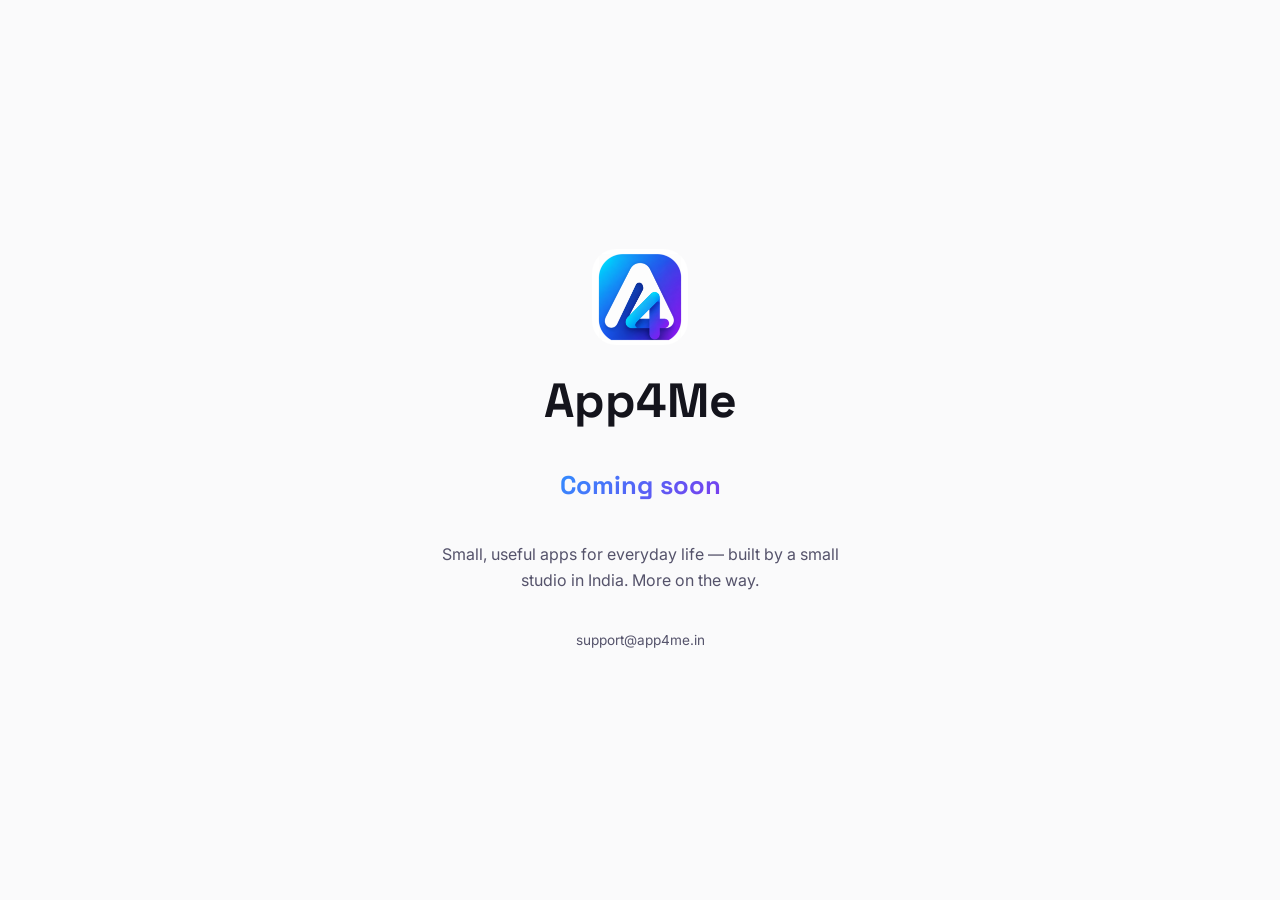
==== commit e84f2c9d: "Add files via upload" ====
--- a/index.html
+++ b/index.html
@@ -3,122 +3,49 @@
 <head>
 <meta charset="UTF-8">
 <meta name="viewport" content="width=device-width, initial-scale=1.0">
-<title>App4Me — Small, useful apps for everyday life</title>
-<meta name="description" content="App4Me builds small, focused apps that solve real everyday problems — starting with Pocket Locker and Daily Tracker.">
+<title>App4Me — Coming Soon</title>
+<meta name="description" content="App4Me — small, useful apps for everyday life. Coming soon.">
 <link rel="stylesheet" href="style.css">
+<style>
+  .soon-wrap {
+    min-height: 100vh;
+    display: flex;
+    flex-direction: column;
+    align-items: center;
+    justify-content: center;
+    text-align: center;
+    padding: 24px;
+  }
+  .soon-logo { width: 96px; height: 96px; border-radius: 24px; margin-bottom: 28px; }
+  .soon-title { font-family: 'Space Grotesk', sans-serif; font-size: clamp(2rem, 6vw, 3rem); font-weight: 700; margin-bottom: 12px; }
+  .soon-sub {
+    background: var(--gradient-brand);
+    -webkit-background-clip: text;
+    background-clip: text;
+    color: transparent;
+    font-family: 'Space Grotesk', sans-serif;
+    font-size: clamp(1.2rem, 4vw, 1.6rem);
+    font-weight: 700;
+    margin-bottom: 20px;
+  }
+  .soon-text { color: var(--text-muted); max-width: 440px; margin-bottom: 36px; }
+  .soon-links { display: flex; gap: 20px; font-size: 0.85rem; }
+  .soon-links span { color: var(--text-muted); }
+</style>
 </head>
 <body>
 
-<header class="site-header">
-  <div class="wrap">
-    <a href="index.html" class="brand">
-      <img src="app4me-logo-icon.png?v=1" alt="App4Me" class="brand-mark-img">
-      App4Me
-    </a>
-    <nav class="nav-links">
-      <a href="#apps">Apps</a>
-      <a href="#about">About</a>
-      <a href="#idea">Got an idea?</a>
-    </nav>
+<div class="soon-wrap">
+  <img src="app4me-logo-icon.png?v=1" alt="App4Me" class="soon-logo">
+  <h1 class="soon-title">App4Me</h1>
+  <p class="soon-sub">Coming soon</p>
+  <p class="soon-text">
+    Small, useful apps for everyday life — built by a small studio in India. More on the way.
+  </p>
+  <div class="soon-links">
+    <span>support@app4me.in</span>
   </div>
-</header>
-
-<section class="hero">
-  <div class="app-dock">
-    <div class="dock-tile filled dock-tile-img"><img src="pocketlocker-logo-tight.png?v=1" alt="Pocket Locker"></div>
-    <div class="dock-tile filled dock-tile-img"><img src="dailytracker-logo.png?v=1" alt="Daily Tracker"></div>
-    <div class="dock-tile empty">?</div>
-    <div class="dock-tile empty">?</div>
-    <div class="dock-tile empty">?</div>
-    <div class="dock-tile empty">?</div>
-  </div>
-  <div class="wrap">
-    <div class="hero-content">
-      <div class="eyebrow">
-        <span class="mono-tag">SMALL BATCH · SOLO-BUILT · INDIA</span>
-      </div>
-      <h1>Apps that solve<br><span class="accent">one problem well.</span></h1>
-      <p class="lede">
-        The password you can never find. The vaccine date you almost
-        missed. The warranty card that vanished into a drawer. App4Me
-        builds small, sharp apps for real annoyances like these — no
-        bloated platforms, no growth-hacking, just one problem, solved
-        properly.
-      </p>
-    </div>
-  </div>
-</section>
-
-<section class="section" id="apps">
-  <div class="wrap">
-    <div class="section-head">
-      <h2>What we've built so far</h2>
-      <p>Two apps live today, with more in progress.</p>
-    </div>
-    <div class="apps-grid">
-      <a href="https://pocketlocker.app/" class="app-card">
-        <img src="pocketlocker-logo.png?v=3" alt="Pocket Locker" class="app-icon-img">
-        <span class="status">Live · Encrypted Vault</span>
-        <h3>Pocket Locker</h3>
-        <p>Every important document — passwords, IDs, insurance, bank details — encrypted on your device and organized your way.</p>
-      </a>
-      <a href="#" class="app-card">
-        <img src="dailytracker-logo.png?v=1" alt="Daily Tracker" class="app-icon-img">
-        <span class="status">Live · Family Health Tracker</span>
-        <h3>Daily Tracker</h3>
-        <p>Track your whole family's health in one place — kids' vaccines, feeding, and growth, adults' blood pressure, diabetes, and cholesterol — with smart reminders and progress graphs that actually fire on time.</p>
-      </a>
-      <div class="app-card soon">
-        <div class="app-icon" style="background: #334155;">＋</div>
-        <span class="status">In the works</span>
-        <h3>Something new</h3>
-        <p>We're always chasing the next everyday annoyance worth fixing.</p>
-      </div>
-    </div>
-  </div>
-</section>
-
-<section class="section" id="about">
-  <div class="wrap">
-    <div class="section-head" style="margin-bottom: 0;">
-      <h2>How we build</h2>
-      <p style="margin-top: 16px; max-width: 620px;">
-        No ads, no data selling, no growth-hacking dark patterns. We'd
-        rather build something small and genuinely useful than something
-        big and hollow. Most of our apps work fully offline, store data
-        on your device by default, and only ask for the permissions they
-        actually need.
-      </p>
-    </div>
-  </div>
-</section>
-
-<section class="section" id="idea">
-  <div class="wrap">
-    <div class="idea-cta">
-      <h2>Got an app idea?</h2>
-      <p>If there's a small, everyday problem you wish an app solved better, we're always listening. Real ideas from real annoyances tend to make the best apps.</p>
-      <form action="https://formspree.io/f/xbgreprd" method="POST" class="idea-form">
-        <input type="email" name="email" placeholder="Your email" required class="idea-input">
-        <textarea name="idea" placeholder="What's the idea?" required rows="3" class="idea-textarea"></textarea>
-        <button type="submit" class="btn">Send idea →</button>
-      </form>
-    </div>
-  </div>
-</section>
-
-<footer class="site-footer">
-  <div class="wrap">
-    <div class="footer-links">
-      <a href="https://pocketlocker.app/">Pocket Locker</a>
-      <a href="/dailytracker/">Daily Tracker</a>
-      <a href="mailto:support@app4me.in">Contact</a>
-    </div>
-    <span class="copyright">© <span id="year"></span> App4Me</span>
-  </div>
-</footer>
-
-<script>document.getElementById('year').textContent = new Date().getFullYear();</script>
+</div>
 
 </body>
 </html>
--- a/style.css
+++ b/style.css
@@ -1,16 +1,16 @@
 @import url('https://fonts.googleapis.com/css2?family=Space+Grotesk:wght@500;600;700&family=Inter:wght@400;500;600&family=IBM+Plex+Mono:wght@500&display=swap');
 
 :root {
-  --navy: #08080c;
-  --navy-soft: #0d0d13;
-  --slate: #17171f;
-  --slate-light: #2e2e3d;
-  --blue: #7c6fff;
-  --blue-light: #a29bfe;
-  --gradient-brand: linear-gradient(135deg, #3b9dff, #8b5cf6);
-  --text: #f8fafc;
-  --text-muted: #a3a0b8;
-  --text-faint: #605c78;
+  --navy: #fafafb;
+  --navy-soft: #f2f2f6;
+  --slate: #f0f0f5;
+  --slate-light: #dcdce6;
+  --blue: #6c5ce7;
+  --blue-light: #5b4fd6;
+  --gradient-brand: linear-gradient(135deg, #2f8fff, #7c3aed);
+  --text: #14141c;
+  --text-muted: #55536b;
+  --text-faint: #8b899e;
 }
 
 * { box-sizing: border-box; }
@@ -54,7 +54,7 @@
   position: sticky;
   top: 0;
   z-index: 20;
-  background: rgba(10, 17, 32, 0.85);
+  background: rgba(250, 250, 251, 0.85);
   backdrop-filter: blur(10px);
   border-bottom: 1px solid rgba(148, 163, 184, 0.12);
 }
@@ -119,7 +119,7 @@
   width: 640px;
   height: 640px;
   border-radius: 50%;
-  border: 2px solid rgba(108, 99, 255, 0.14);
+  border: 2px solid rgba(108, 92, 231, 0.25);
   pointer-events: none;
 }
 .dial-ring::before {
@@ -127,7 +127,7 @@
   position: absolute;
   inset: 70px;
   border-radius: 50%;
-  border: 1px solid rgba(108, 99, 255, 0.1);
+  border: 1px solid rgba(108, 92, 231, 0.18);
 }
 .dial-ticks {
   position: absolute;
@@ -137,7 +137,7 @@
   position: absolute;
   width: 2px;
   height: 16px;
-  background: rgba(96, 165, 250, 0.25);
+  background: rgba(108, 92, 231, 0.3);
   left: 50%;
   top: 0;
   transform-origin: 1px 320px;
@@ -245,9 +245,9 @@
   align-items: center;
   justify-content: center;
   font-size: 34px;
-  box-shadow: 0 12px 30px rgba(0,0,0,0.35);
-}
-.dock-tile.filled { background: linear-gradient(160deg, #4c46b3, #6c63ff); }
+  box-shadow: 0 12px 30px rgba(20,20,28,0.12);
+}
+.dock-tile.filled { background: linear-gradient(160deg, #6c5ce7, #2f8fff); }
 .dock-tile-img { padding: 12px; background: #FFFFFF !important; }
 .dock-tile-img img { width: 100%; height: 100%; object-fit: contain; border-radius: 10px; }
 .dock-tile.empty {
@@ -271,7 +271,7 @@
   display: block;
   transition: transform 0.15s ease, border-color 0.15s ease;
 }
-.app-card:hover { transform: translateY(-3px); border-color: rgba(108,99,255,0.4); }
+.app-card:hover { transform: translateY(-3px); border-color: rgba(108,92,231,0.5); }
 .app-card .app-icon {
   width: 52px;
   height: 52px;
@@ -306,8 +306,8 @@
 }
 
 .idea-cta {
-  background: linear-gradient(135deg, rgba(108,99,255,0.1), rgba(76,70,179,0.15));
-  border: 1px solid rgba(108, 99, 255, 0.2);
+  background: linear-gradient(135deg, rgba(108,92,231,0.08), rgba(124,58,237,0.10));
+  border: 1px solid rgba(108, 92, 231, 0.25);
   border-radius: 20px;
   padding: 48px;
   text-align: center;
